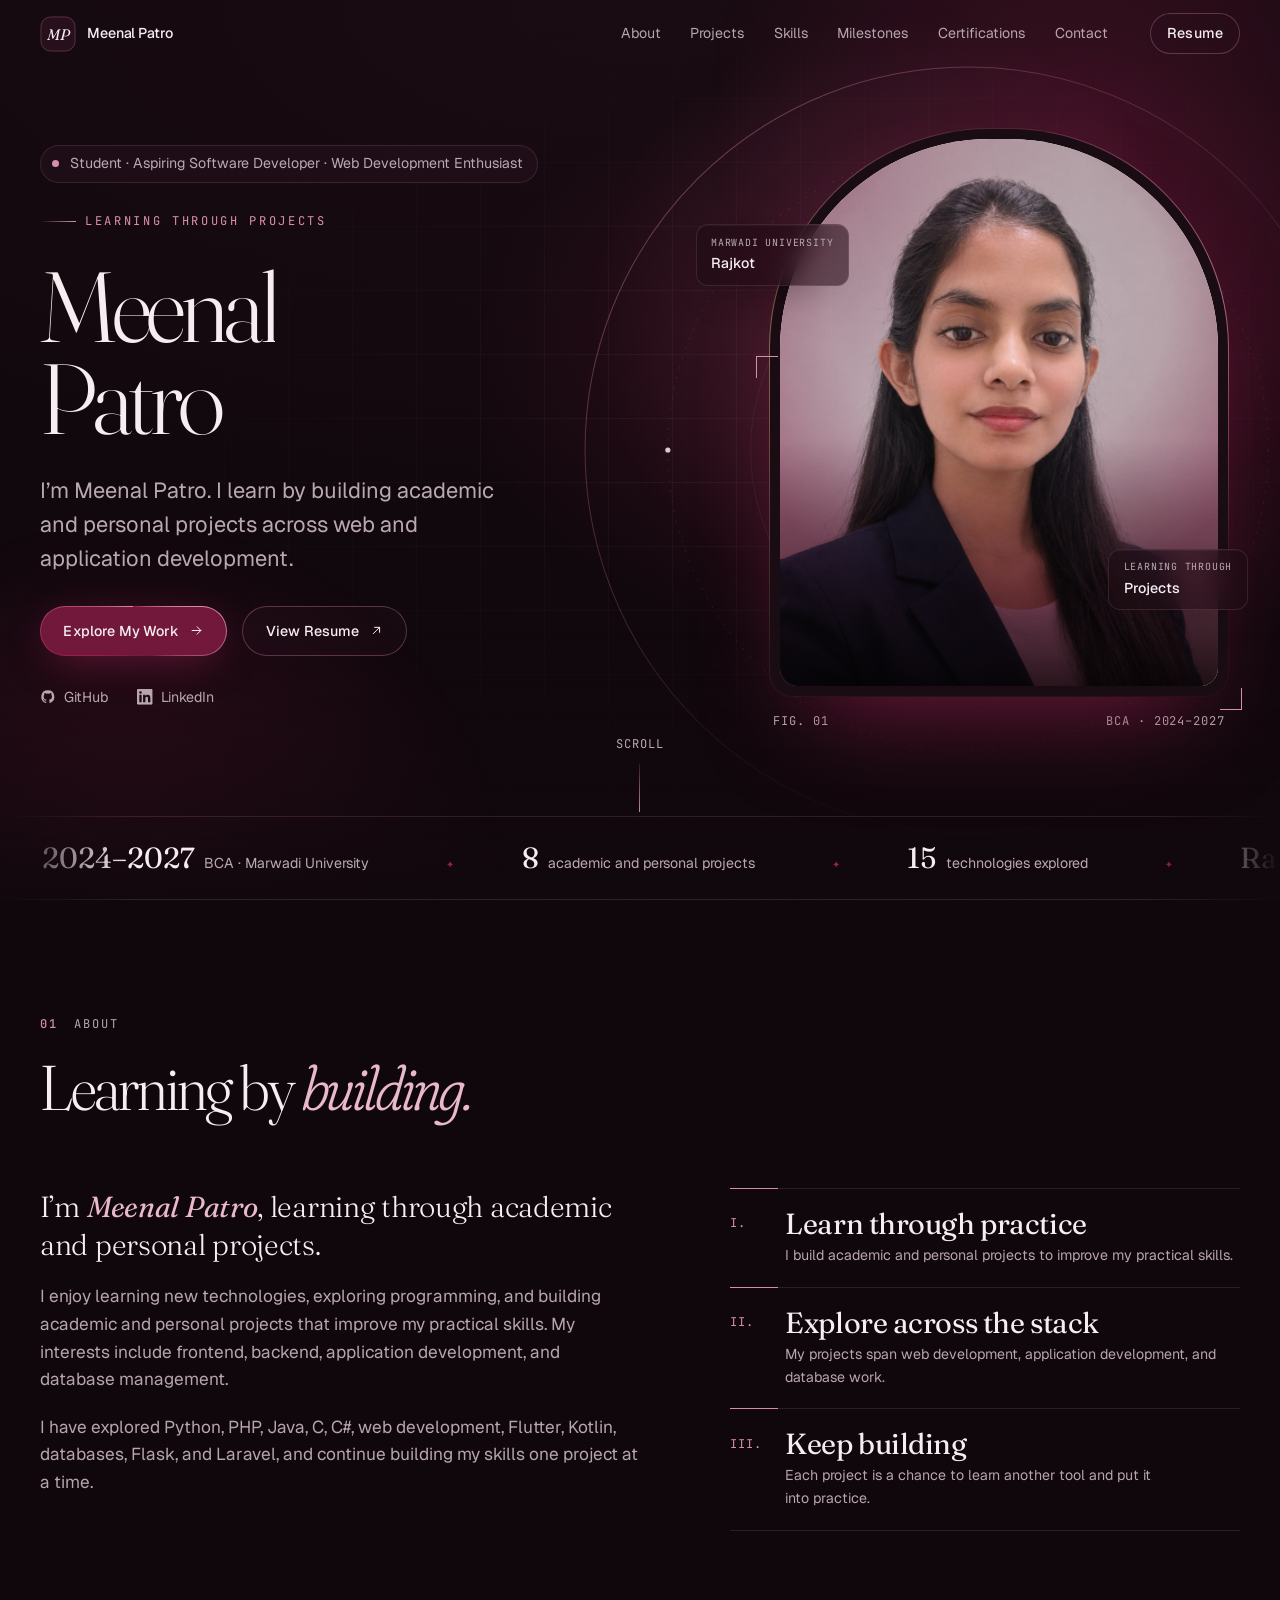
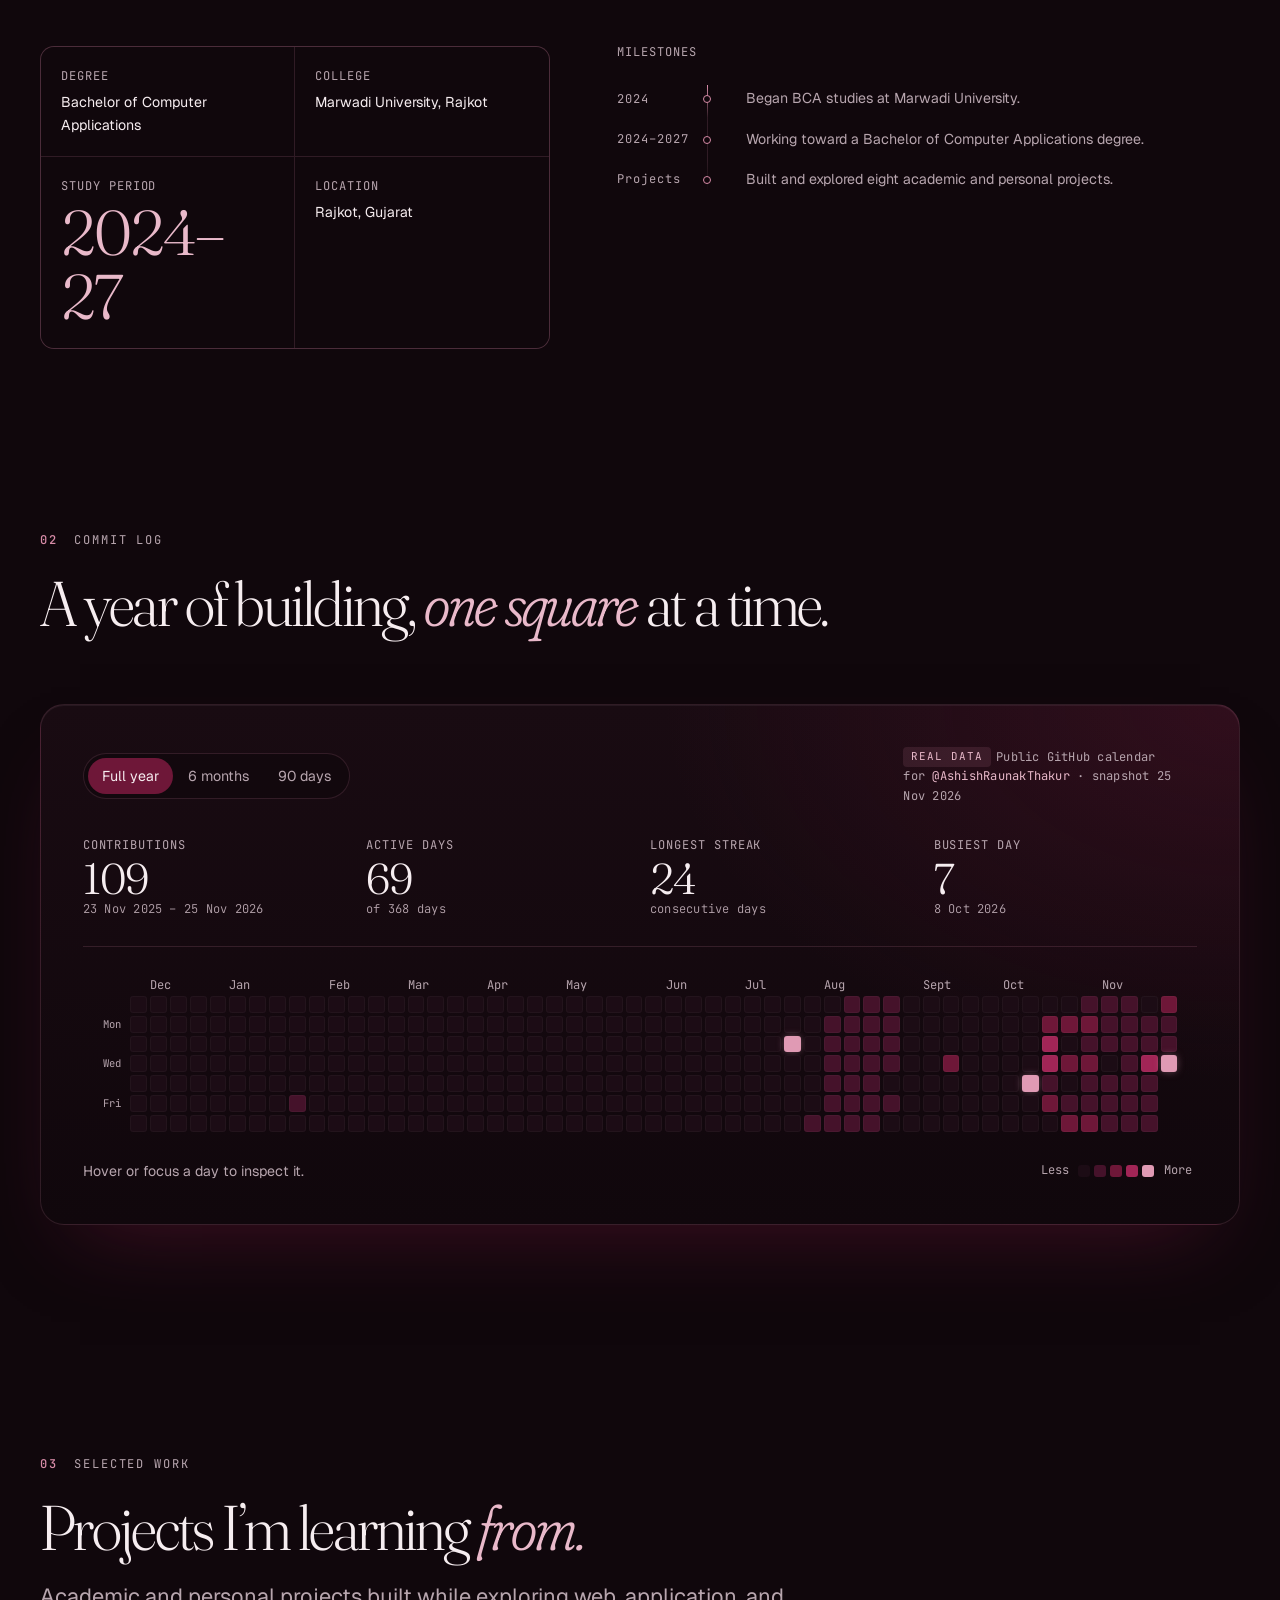
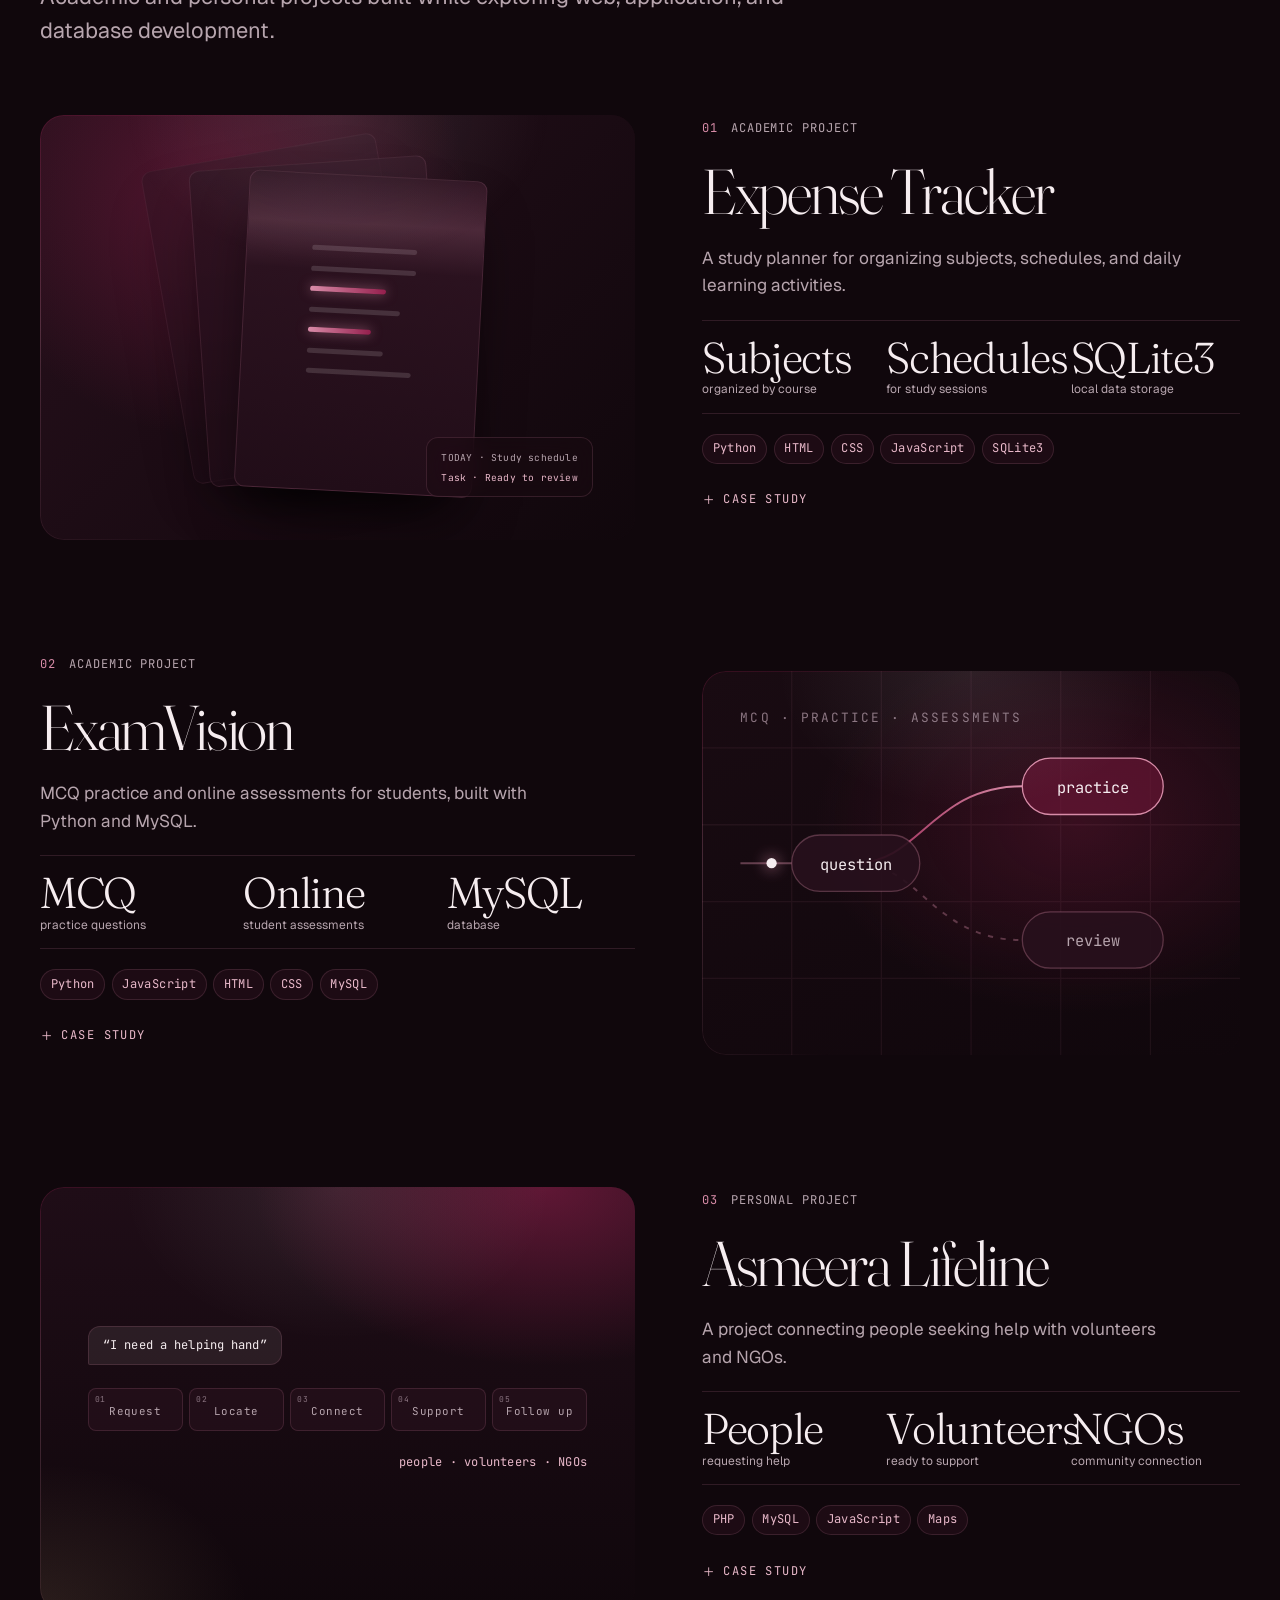
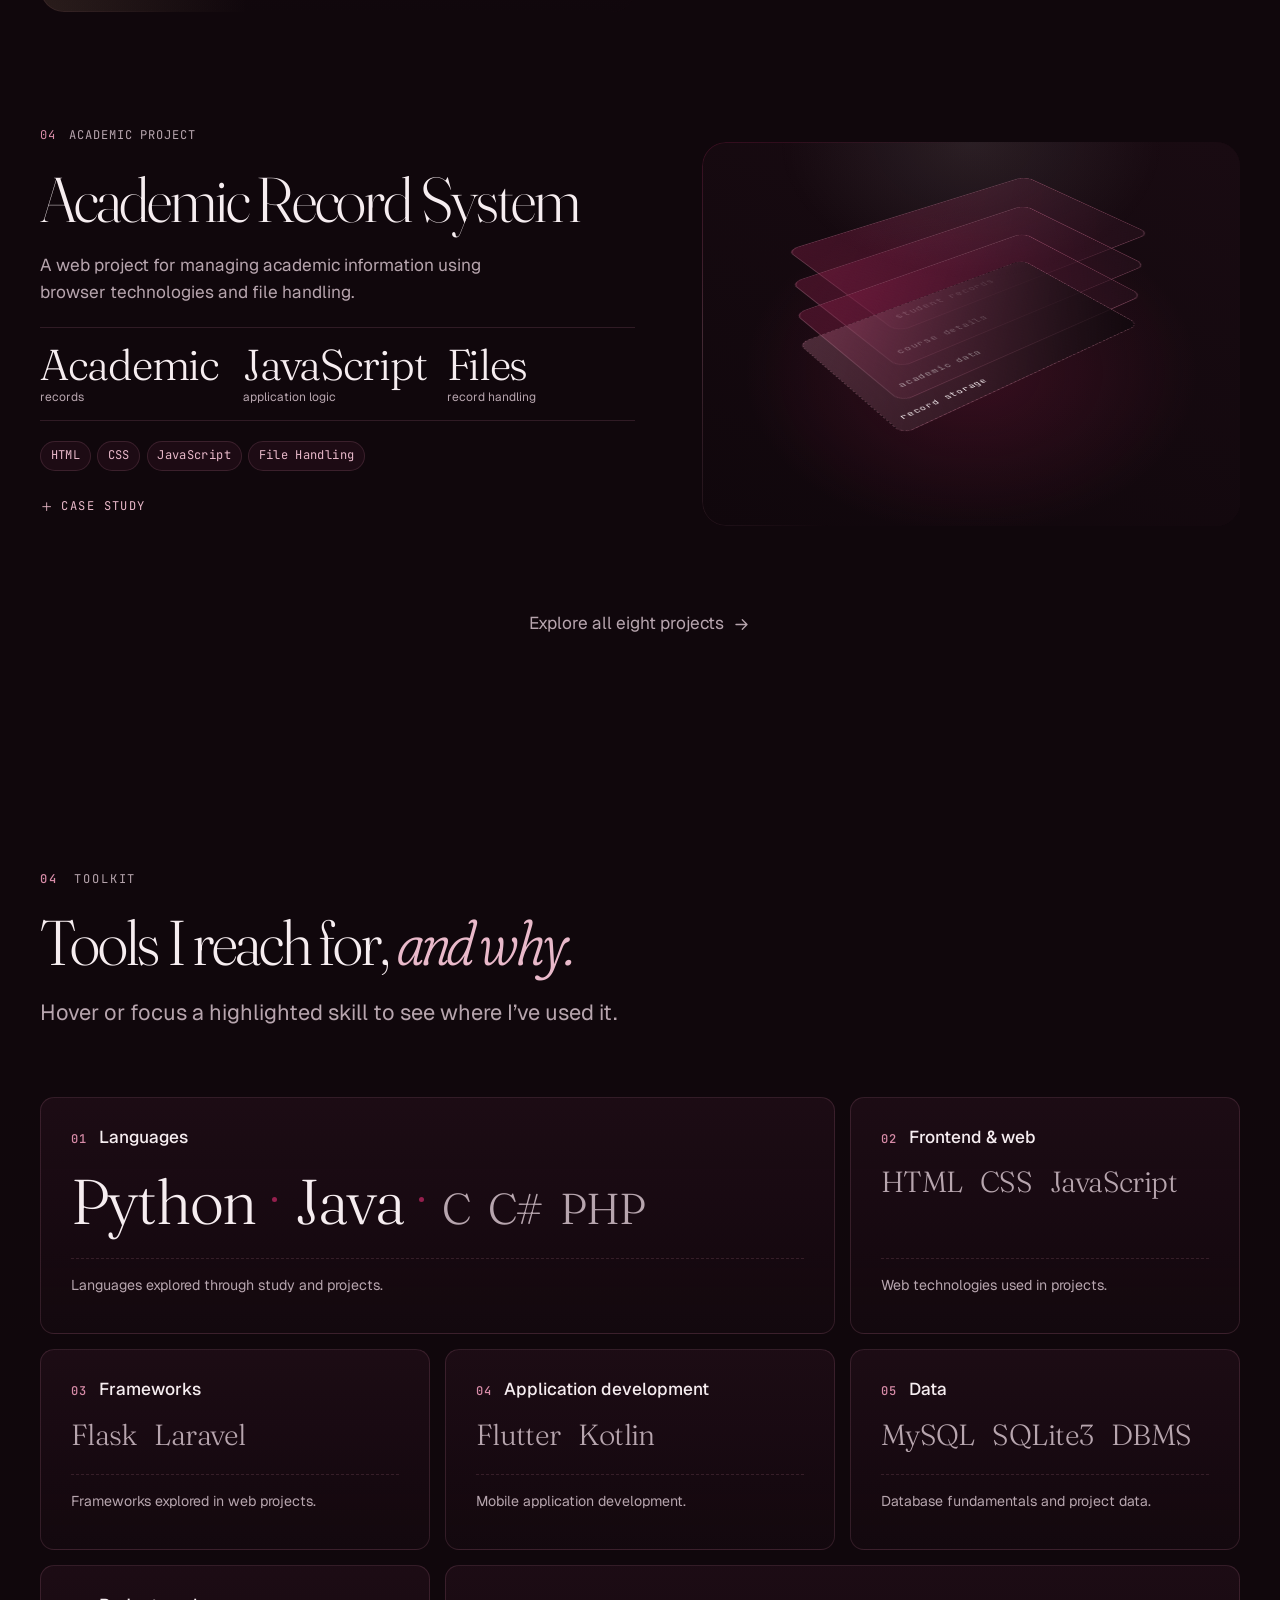
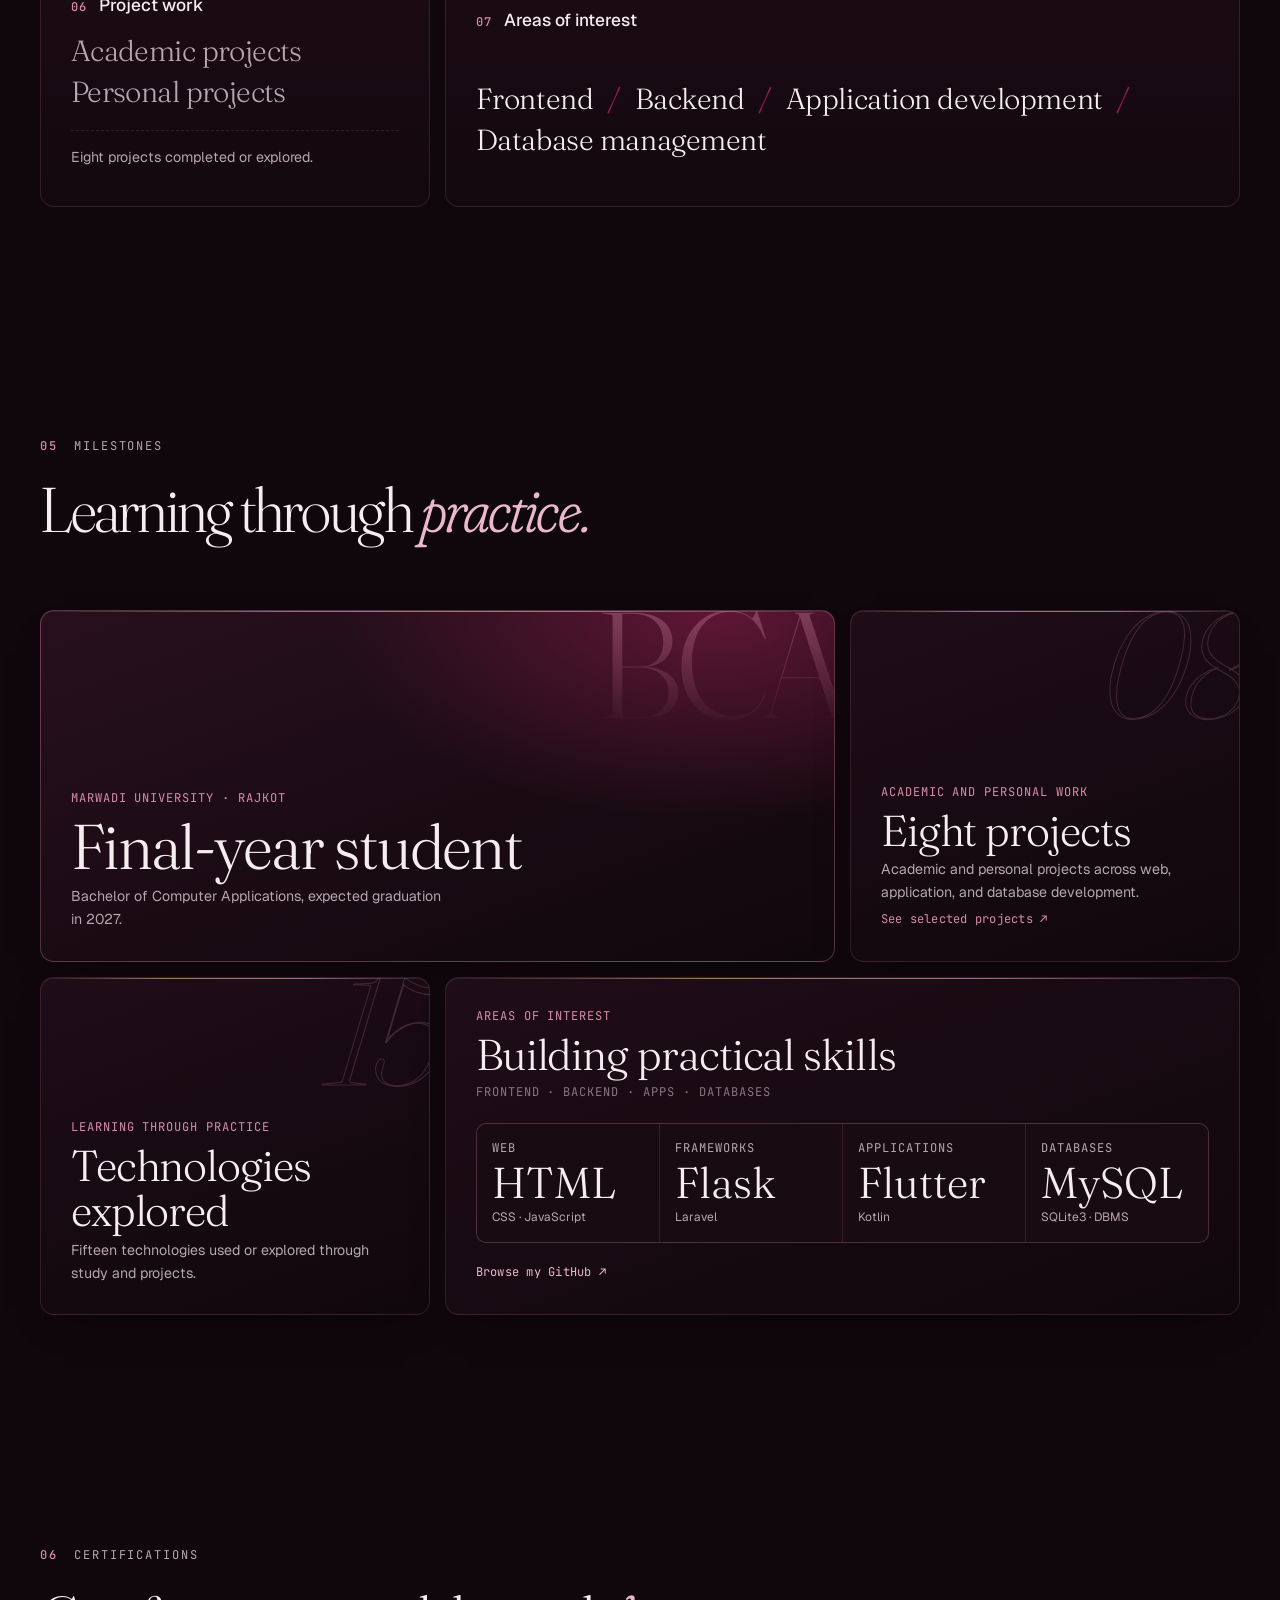
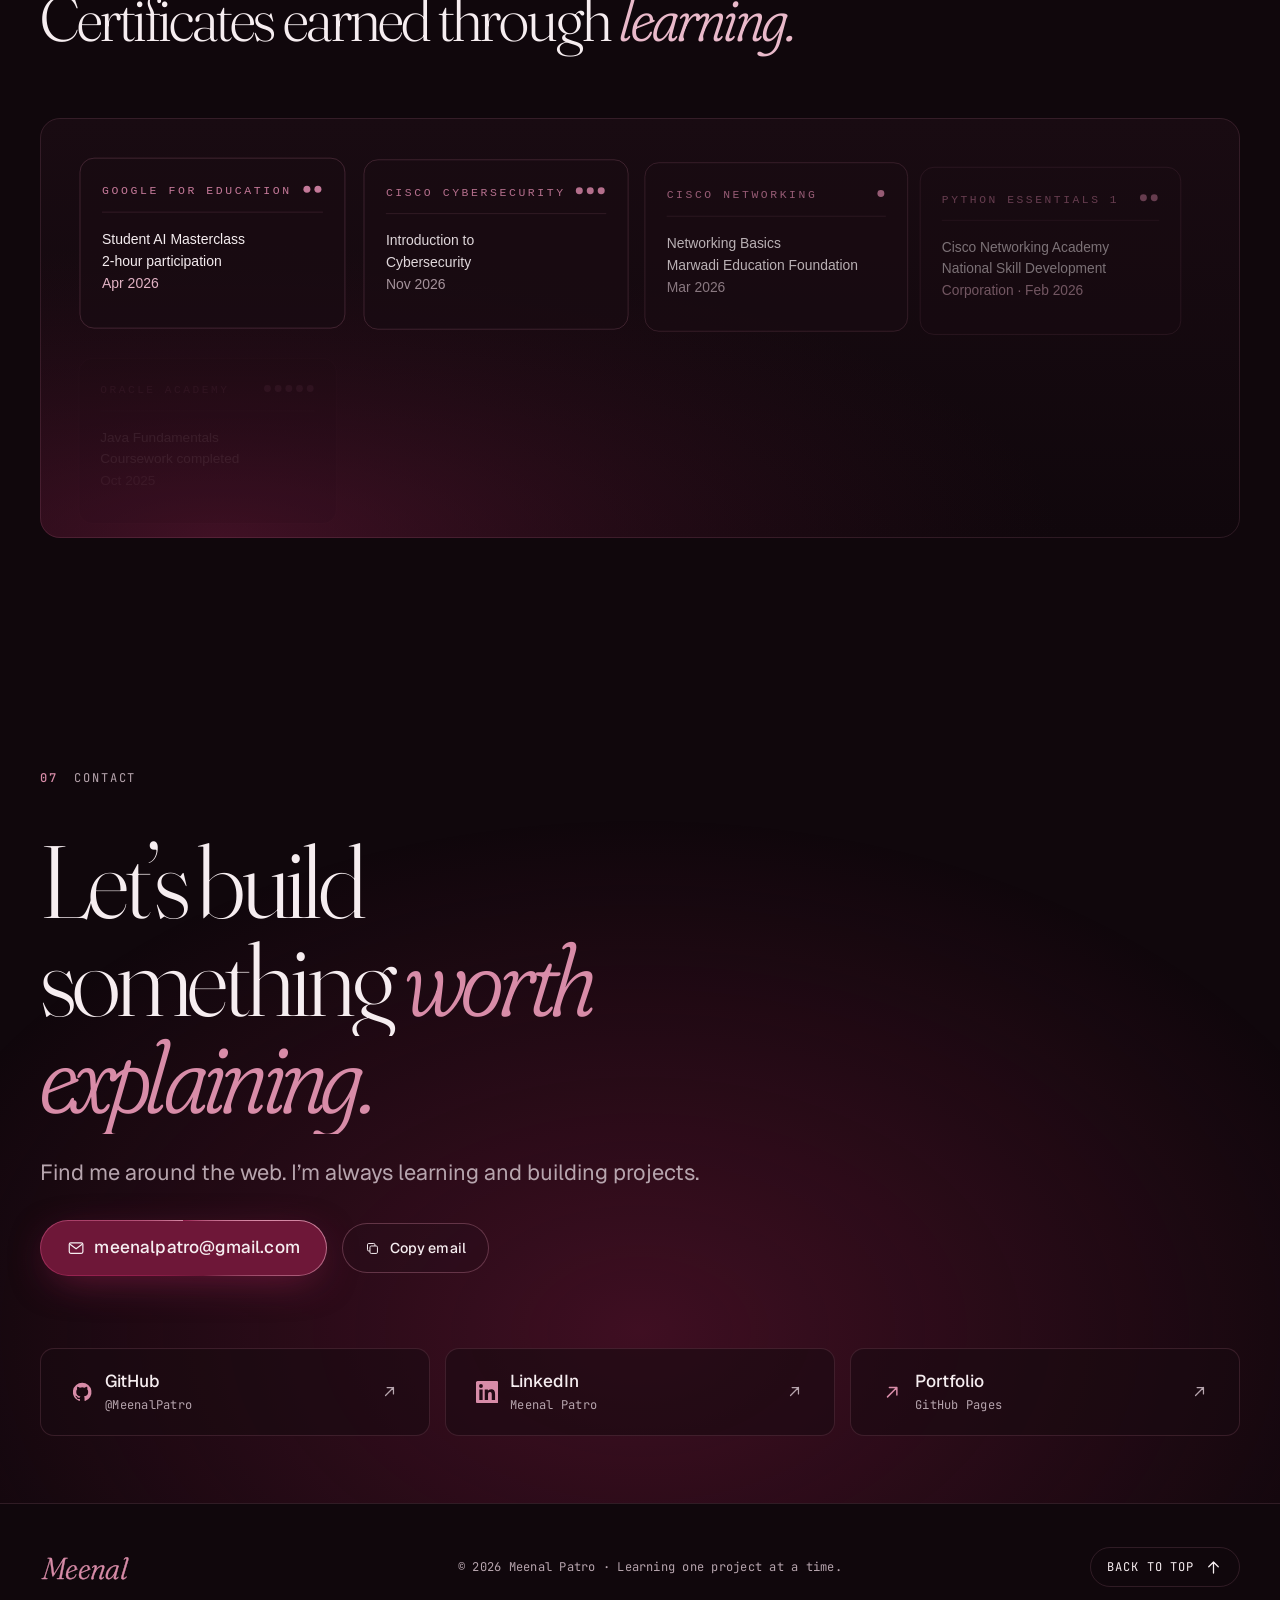
==== site/index.html @ 80b35286 "Add files via upload" ====
<!doctype html>
<html lang="en">
<head>
  <meta charset="utf-8">
  <meta name="viewport" content="width=device-width, initial-scale=1, viewport-fit=cover">
  <title>Meenal Patro — Student and Developer</title>
  <meta name="description" content="Meenal Patro — learning by building academic and personal projects.">
  <meta name="author" content="Meenal Patro">
  <meta name="theme-color" content="#10070C">
  <link rel="canonical" href="https://github.com/MeenalPatro">

  <meta property="og:type" content="profile">
  <meta property="og:site_name" content="Meenal Patro">
  <meta property="og:title" content="Meenal Patro — Student and Developer">
  <meta property="og:description" content="Learning through academic and personal projects.">
  <meta property="og:url" content="https://github.com/MeenalPatro">
  <meta property="og:image" content="assets/img/ashish-photo.jpg">
  <meta property="og:image:alt" content="Portrait of Meenal Patro">
  <meta name="twitter:card" content="summary_large_image">
  <meta name="twitter:title" content="Meenal Patro — Student and Developer">
  <meta name="twitter:description" content="Learning through academic and personal projects.">
  <meta name="twitter:image" content="assets/img/ashish-photo.jpg">

  <link rel="icon" href="favicon.svg" type="image/svg+xml">
  <link rel="preload" as="image" href="assets/img/ashish-photo.jpg" fetchpriority="high">

  <link rel="preconnect" href="https://fonts.googleapis.com">
  <link rel="preconnect" href="https://fonts.gstatic.com" crossorigin>
  <link rel="stylesheet" href="https://fonts.googleapis.com/css2?family=Fraunces:ital,opsz,wght,SOFT,WONK@0,9..144,200..700,0..100,0..1;1,9..144,200..700,0..100,0..1&family=Geist:wght@300..700&family=JetBrains+Mono:wght@400;500&display=swap">

  <link rel="stylesheet" href="assets/css/tokens.css">
  <link rel="stylesheet" href="assets/css/base.css">
  <link rel="stylesheet" href="assets/css/components.css">
  <link rel="stylesheet" href="assets/css/sections.css">

  <script type="module" src="assets/js/main.js"></script>

  <script type="application/ld+json">
  {
    "@context": "https://schema.org",
    "@type": "Person",
    "name": "Meenal Patro",
    "jobTitle": "BCA Student · Aspiring Software Developer",
    "email": "mailto:meenalpatro@gmail.com",
    "url": "https://github.com/MeenalPatro",
    "image": "assets/img/ashish-photo.jpg",
    "alumniOf": { "@type": "CollegeOrUniversity", "name": "Marwadi University" },
    "sameAs": [
      "https://github.com/MeenalPatro",
      "https://www.linkedin.com/in/meenal-patro-1b607032b/"
    ]
  }
  </script>
</head>
<body>
  <!-- Icon sprite -->
  <svg width="0" height="0" style="position:absolute" aria-hidden="true" focusable="false">
    <symbol id="i-arrow" viewBox="0 0 24 24"><path fill="none" stroke="currentColor" stroke-width="1.6" stroke-linecap="round" stroke-linejoin="round" d="M5 12h14M13 6l6 6-6 6"/></symbol>
    <symbol id="i-ext" viewBox="0 0 24 24"><path fill="none" stroke="currentColor" stroke-width="1.6" stroke-linecap="round" stroke-linejoin="round" d="M7 17 17 7M9 7h8v8"/></symbol>
    <symbol id="i-down" viewBox="0 0 24 24"><path fill="none" stroke="currentColor" stroke-width="1.6" stroke-linecap="round" stroke-linejoin="round" d="M12 5v14M6 13l6 6 6-6"/></symbol>
    <symbol id="i-up" viewBox="0 0 24 24"><path fill="none" stroke="currentColor" stroke-width="1.6" stroke-linecap="round" stroke-linejoin="round" d="M12 19V5M6 11l6-6 6 6"/></symbol>
    <symbol id="i-plus" viewBox="0 0 24 24"><path fill="none" stroke="currentColor" stroke-width="1.6" stroke-linecap="round" d="M12 5v14M5 12h14"/></symbol>
    <symbol id="i-mail" viewBox="0 0 24 24"><g fill="none" stroke="currentColor" stroke-width="1.6" stroke-linejoin="round"><rect x="3" y="5" width="18" height="14" rx="2"/><path d="m4 7 8 6 8-6"/></g></symbol>
    <symbol id="i-copy" viewBox="0 0 24 24"><g fill="none" stroke="currentColor" stroke-width="1.6" stroke-linejoin="round"><rect x="8" y="8" width="12" height="12" rx="2"/><path d="M16 8V6a2 2 0 0 0-2-2H6a2 2 0 0 0-2 2v8a2 2 0 0 0 2 2h2"/></g></symbol>
    <symbol id="i-check" viewBox="0 0 24 24"><path fill="none" stroke="currentColor" stroke-width="1.8" stroke-linecap="round" stroke-linejoin="round" d="m5 12.5 4.5 4.5L19 7.5"/></symbol>
    <symbol id="i-play" viewBox="0 0 24 24"><g fill="none" stroke="currentColor" stroke-width="1.6" stroke-linejoin="round"><circle cx="12" cy="12" r="9"/><path d="m10 8.5 5.5 3.5-5.5 3.5z"/></g></symbol>
    <symbol id="i-film" viewBox="0 0 24 24"><g fill="none" stroke="currentColor" stroke-width="1.6" stroke-linejoin="round"><rect x="3" y="4" width="18" height="16" rx="2"/><path d="M7 4v16M17 4v16M3 9h4M3 15h4M17 9h4M17 15h4"/></g></symbol>
    <symbol id="i-github" viewBox="0 0 24 24"><path fill="currentColor" d="M12 2a10 10 0 0 0-3.16 19.49c.5.09.68-.22.68-.48v-1.7c-2.78.6-3.37-1.34-3.37-1.34-.45-1.16-1.11-1.47-1.11-1.47-.91-.62.07-.61.07-.61 1 .07 1.53 1.03 1.53 1.03.89 1.53 2.34 1.09 2.91.83.09-.65.35-1.09.63-1.34-2.22-.25-4.55-1.11-4.55-4.94 0-1.09.39-1.98 1.03-2.68-.1-.25-.45-1.27.1-2.65 0 0 .84-.27 2.75 1.02a9.56 9.56 0 0 1 5 0c1.91-1.29 2.75-1.02 2.75-1.02.55 1.38.2 2.4.1 2.65.64.7 1.03 1.59 1.03 2.68 0 3.84-2.34 4.68-4.57 4.93.36.31.68.92.68 1.85v2.74c0 .27.18.58.69.48A10 10 0 0 0 12 2Z"/></symbol>
    <symbol id="i-linkedin" viewBox="0 0 24 24"><path fill="currentColor" d="M20.45 20.45h-3.56v-5.57c0-1.33-.02-3.04-1.85-3.04-1.86 0-2.14 1.45-2.14 2.94v5.67H9.35V9h3.41v1.56h.05c.48-.9 1.64-1.85 3.37-1.85 3.6 0 4.27 2.37 4.27 5.46v6.28ZM5.34 7.43a2.06 2.06 0 1 1 0-4.13 2.06 2.06 0 0 1 0 4.13ZM7.12 20.45H3.56V9h3.56v11.45ZM22.22 0H1.77C.79 0 0 .77 0 1.73v20.54C0 23.23.79 24 1.77 24h20.45c.98 0 1.78-.77 1.78-1.73V1.73C24 .77 23.2 0 22.22 0Z"/></symbol>
  </svg>

  <a class="skip-link" href="#main">Skip to content</a>

  <!-- Opening sequence: decorative, never blocks interaction -->
  <div class="intro" aria-hidden="true">
    <svg class="intro__mark" viewBox="0 0 120 120">
      <circle cx="60" cy="60" r="54" />
    <text x="60" y="74" text-anchor="middle">MP</text>
    </svg>
  </div>

  <div class="scroll-progress" aria-hidden="true"><span></span></div>

  <!-- ================================================================= NAV -->
  <header class="nav" data-nav>
    <div class="nav__inner container">
      <a class="nav__brand" href="#top" aria-label="Meenal Patro — back to top">
        <svg class="nav__mono" viewBox="0 0 40 40" aria-hidden="true">
          <rect x="1" y="1" width="38" height="38" rx="11" />
          <text x="20" y="26.5" text-anchor="middle">MP</text>
        </svg>
        <span class="nav__name">Meenal Patro</span>
      </a>

      <nav class="nav__links" aria-label="Primary">
        <ul role="list">
          <li><a href="#about" data-navlink>About</a></li>
          <li><a href="#projects" data-navlink>Projects</a></li>
          <li><a href="#skills" data-navlink>Skills</a></li>
          <li><a href="#achievements" data-navlink>Milestones</a></li>
          <li><a href="#certifications" data-navlink>Certifications</a></li>
          <li><a href="#contact" data-navlink>Contact</a></li>
        </ul>
      </nav>

      <a class="btn btn--ghost btn--small nav__cta" href="resume.html">Resume</a>

      <button class="nav__toggle" type="button" aria-expanded="false" aria-controls="mobile-menu" data-menu-toggle>
        <span class="visually-hidden">Open menu</span>
        <span class="nav__burger" aria-hidden="true"><i></i><i></i></span>
      </button>
    </div>

    <div class="mobile-menu" id="mobile-menu" data-menu hidden>
      <nav aria-label="Mobile">
        <ol role="list">
          <li style="--i:0"><a href="#about"><span class="mono">01</span>About</a></li>
          <li style="--i:1"><a href="#projects"><span class="mono">02</span>Projects</a></li>
          <li style="--i:2"><a href="#skills"><span class="mono">03</span>Skills</a></li>
          <li style="--i:3"><a href="#achievements"><span class="mono">04</span>Milestones</a></li>
          <li style="--i:4"><a href="#certifications"><span class="mono">05</span>Certifications</a></li>
          <li style="--i:5"><a href="#contact"><span class="mono">06</span>Contact</a></li>
        </ol>
      </nav>
      <div class="mobile-menu__foot">
        <a class="btn btn--primary" href="resume.html">View Resume</a>
          <a class="mono link-u" href="mailto:meenalpatro@gmail.com">meenalpatro@gmail.com</a>
      </div>
    </div>
  </header>

  <main id="main">
    <!-- ================================================================ HERO -->
    <section class="hero" id="top" aria-labelledby="hero-title" data-hero>
      <div class="hero__bg" aria-hidden="true">
        <div class="hero__field hero__field--a"></div>
        <div class="hero__field hero__field--b"></div>
        <div class="hero__grid"></div>
        <div class="hero__spot"></div>
        <svg class="hero__orbits" viewBox="0 0 800 800" fill="none">
          <defs>
            <linearGradient id="orb-g" x1="0" y1="0" x2="1" y2="1">
              <stop offset="0" stop-color="#D88CA8" stop-opacity=".55"/>
              <stop offset="1" stop-color="#6E1738" stop-opacity="0"/>
            </linearGradient>
          </defs>
          <g class="orbit orbit--1"><ellipse cx="400" cy="400" rx="370" ry="370" stroke="url(#orb-g)"/><circle cx="770" cy="400" r="3.5" fill="#D88CA8"/></g>
          <g class="orbit orbit--2"><ellipse cx="400" cy="400" rx="290" ry="290" stroke="rgba(216,140,168,.14)" stroke-dasharray="2 8"/><circle cx="110" cy="400" r="2.5" fill="#F6EDF0"/></g>
          <g class="orbit orbit--3"><ellipse cx="400" cy="400" rx="210" ry="210" stroke="rgba(216,140,168,.1)"/><circle cx="400" cy="190" r="2" fill="#D88CA8"/></g>
        </svg>
      </div>

      <div class="hero__inner container">
        <div class="hero__copy">
          <p class="hero__status" data-reveal style="--d:1">
            <span class="dot" aria-hidden="true"></span>
            Student · Aspiring Software Developer · Web Development Enthusiast
          </p>

          <p class="eyebrow" data-reveal style="--d:2">Learning through projects</p>

          <h1 class="hero__title" id="hero-title">
            <span class="line-mask"><span style="--d:0">Meenal</span></span>
            <span class="line-mask"><span style="--d:1">Patro</span></span>
          </h1>

          <p class="hero__lede" data-reveal style="--d:5">
            I’m Meenal Patro. I learn by
            building academic and personal projects across web and application development.
          </p>

          <div class="hero__ctas" data-reveal style="--d:6">
            <a class="btn btn--primary" href="#projects" data-magnetic>
              Explore My Work
              <svg class="arrow" aria-hidden="true"><use href="#i-arrow"/></svg>
            </a>
            <a class="btn btn--ghost" href="resume.html" data-magnetic>
              View Resume
              <svg aria-hidden="true"><use href="#i-ext"/></svg>
            </a>
          </div>

          <ul class="hero__social" role="list" data-reveal style="--d:7">
            <li><a class="link-u" href="https://github.com/MeenalPatro" target="_blank" rel="noopener"><svg class="icon" aria-hidden="true"><use href="#i-github"/></svg>GitHub</a></li>
            <li><a class="link-u" href="https://www.linkedin.com/in/meenal-patro-1b607032b/" target="_blank" rel="noopener"><svg class="icon" aria-hidden="true"><use href="#i-linkedin"/></svg>LinkedIn</a></li>
          </ul>
        </div>

        <figure class="portrait" data-tilt>
          <div class="portrait__frame">
            <div class="portrait__photo">
              <img
                src="assets/img/ashish-photo.jpg"
                srcset="assets/img/ashish-photo.jpg 1276w"
                sizes="(min-width: 960px) 460px, 80vw"
                width="1276" height="1233"
                alt="Portrait of Meenal Patro"
                fetchpriority="high" decoding="async">
            </div>
            <span class="portrait__corner portrait__corner--tl" aria-hidden="true"></span>
            <span class="portrait__corner portrait__corner--br" aria-hidden="true"></span>
          </div>
          <figcaption class="portrait__meta">
            <span class="mono">Fig. 01</span>
            <span class="mono">BCA · 2024–2027</span>
          </figcaption>
          <p class="portrait__chip portrait__chip--a glass" aria-hidden="true"><span class="mono">Marwadi University</span><b>Rajkot</b></p>
          <p class="portrait__chip portrait__chip--b glass" aria-hidden="true"><span class="mono">Learning through</span><b>Projects</b></p>
        </figure>
      </div>

      <a class="hero__scroll" href="#about" aria-label="Scroll to About">
        <span class="mono">Scroll</span>
        <span class="hero__scroll-line" aria-hidden="true"></span>
      </a>

      <div class="ticker" aria-label="Highlights">
        <ul role="list" class="ticker__track">
          <li><b>2024–2027</b> BCA · Marwadi University</li>
          <li><b>8</b> academic and personal projects</li>
          <li><b>15</b> technologies explored</li>
          <li><b>Rajkot</b> Gujarat, India</li>
        </ul>
      </div>
    </section>

    <!-- =============================================================== ABOUT -->
    <section class="section about" id="about" aria-labelledby="about-title">
      <div class="container">
        <header class="section-head">
          <p class="section-index" data-reveal><b>01</b> About</p>
          <h2 class="section-title" id="about-title" data-reveal style="--d:1">
            Learning by <em>building.</em>
          </h2>
        </header>

        <div class="about__grid">
          <div class="about__intro" data-reveal style="--d:1">
            <p class="about__lead">
              I’m <strong>Meenal Patro</strong>, learning through academic and personal projects.
            </p>
            <p>
              I enjoy learning new technologies, exploring programming, and building academic and
              personal projects that improve my practical skills. My interests include frontend,
              backend, application development, and database management.
            </p>
            <p>
              I have explored Python, PHP, Java, C, C#, web development, Flutter, Kotlin, databases,
              Flask, and Laravel, and continue building my skills one project at a time.
            </p>
          </div>

          <ol class="principles" role="list">
            <li class="principle" data-reveal style="--d:2">
              <span class="principle__n mono">i.</span>
              <h3>Learn through practice</h3>
              <p>I build academic and personal projects to improve my practical skills.</p>
            </li>
            <li class="principle" data-reveal style="--d:3">
              <span class="principle__n mono">ii.</span>
              <h3>Explore across the stack</h3>
              <p>My projects span web development, application development, and database work.</p>
            </li>
            <li class="principle" data-reveal style="--d:4">
              <span class="principle__n mono">iii.</span>
              <h3>Keep building</h3>
              <p>Each project is a chance to learn another tool and put it into practice.</p>
            </li>
          </ol>
        </div>

        <div class="about__lower">
          <dl class="facts" data-reveal>
            <div><dt class="mono">Degree</dt><dd>Bachelor of Computer Applications</dd></div>
            <div><dt class="mono">College</dt><dd>Marwadi University, Rajkot</dd></div>
            <div><dt class="mono">Study period</dt><dd><span class="facts__big">2024–27</span></dd></div>
            <div><dt class="mono">Location</dt><dd>Rajkot, Gujarat</dd></div>
          </dl>

          <div class="milestones" data-reveal style="--d:1">
            <h3 class="mono milestones__title">Milestones</h3>
            <ol class="milestones__list" role="list">
              <li><time class="mono">2024</time><p>Began BCA studies at Marwadi University.</p></li>
              <li><time class="mono">2024–2027</time><p>Working toward a Bachelor of Computer Applications degree.</p></li>
              <li><time class="mono">Projects</time><p>Built and explored eight academic and personal projects.</p></li>
            </ol>
          </div>
        </div>
      </div>
    </section>

    <!-- ============================================================ HEATMAP -->
    <section class="section activity" id="activity" aria-labelledby="activity-title">
      <div class="container">
        <header class="section-head">
          <p class="section-index" data-reveal><b>02</b> Commit log</p>
          <h2 class="section-title" id="activity-title" data-reveal style="--d:1">
            A year of building, <em>one square</em> at a time.
          </h2>
        </header>

        <div class="heatmap" data-heatmap data-reveal="fade">
          <div class="heatmap__top">
            <div class="heatmap__ranges" role="group" aria-label="Time range">
              <button type="button" data-range="all" aria-pressed="true">Full year</button>
              <button type="button" data-range="182" aria-pressed="false">6 months</button>
              <button type="button" data-range="90" aria-pressed="false">90 days</button>
            </div>
            <p class="heatmap__source mono" data-heatmap-source>Loading contribution data…</p>
          </div>

          <dl class="heatmap__stats" data-heatmap-stats aria-live="polite">
            <div><dt class="mono">Contributions</dt><dd data-stat="total">—</dd></div>
            <div><dt class="mono">Active days</dt><dd data-stat="active">—</dd></div>
            <div><dt class="mono">Longest streak</dt><dd data-stat="streak">—</dd></div>
            <div><dt class="mono">Busiest day</dt><dd data-stat="peak">—</dd></div>
          </dl>

          <div class="heatmap__scroller" data-heatmap-scroller>
            <div class="heatmap__board">
              <div class="heatmap__months" data-heatmap-months aria-hidden="true"></div>
              <div class="heatmap__days mono" aria-hidden="true"><span>Mon</span><span>Wed</span><span>Fri</span></div>
              <div class="heatmap__grid" data-heatmap-grid role="grid" aria-label="Daily GitHub contributions. Use arrow keys to move between days."></div>
            </div>
          </div>

          <div class="heatmap__foot">
            <p class="heatmap__readout" data-heatmap-readout aria-live="polite">Hover or focus a day to inspect it.</p>
            <div class="heatmap__legend" aria-label="Activity levels: none, low, medium, high, highest">
              <span class="mono">Less</span>
              <i data-l="0"></i><i data-l="1"></i><i data-l="2"></i><i data-l="3"></i><i data-l="4"></i>
              <span class="mono">More</span>
            </div>
          </div>

          <div class="heatmap__tip glass" data-heatmap-tip role="tooltip" hidden></div>
        </div>
      </div>
    </section>

    <!-- ============================================================ PROJECTS -->
    <section class="section projects" id="projects" aria-labelledby="projects-title">
      <div class="container">
        <header class="section-head">
          <p class="section-index" data-reveal><b>03</b> Selected work</p>
          <h2 class="section-title" id="projects-title" data-reveal style="--d:1">
            Projects I’m learning <em>from.</em>
          </h2>
          <p class="section-lede" data-reveal style="--d:2">
            Academic and personal projects built while exploring web, application, and database development.
          </p>
        </header>

        <div class="work">
          <!-- Expense Tracker -->
          <article class="case case--policy" data-reveal aria-labelledby="p1-title">
            <div class="case__visual" data-tilt aria-hidden="true">
              <div class="vis-policy">
                <div class="doc doc--3"></div>
                <div class="doc doc--2"></div>
                <div class="doc doc--1">
                  <i></i><i></i><i class="hl"></i><i></i><i class="hl hl--b"></i><i></i><i></i>
                  <span class="doc__scan"></span>
                </div>
                <div class="vis-policy__qa glass">
                  <span class="mono">TODAY · Study schedule</span>
                  <span class="mono a">Task · Ready to review</span>
                </div>
              </div>
            </div>
            <div class="case__body">
              <p class="case__kicker mono"><span>01</span> Academic project</p>
              <h3 class="case__title" id="p1-title">Expense Tracker</h3>
              <p class="case__problem">A study planner for organizing subjects, schedules, and daily learning activities.</p>
              <ul class="case__metrics" role="list">
                <li><b>Subjects</b><span>organized by course</span></li>
                <li><b>Schedules</b><span>for study sessions</span></li>
                <li><b>SQLite3</b><span>local data storage</span></li>
              </ul>
              <ul class="tags" role="list"><li class="tag">Python</li><li class="tag">HTML</li><li class="tag">CSS</li><li class="tag">JavaScript</li><li class="tag">SQLite3</li></ul>
              <button class="case__toggle" type="button" aria-expanded="false" aria-controls="p1-more">
                <svg class="icon" aria-hidden="true"><use href="#i-plus"/></svg> Case study
              </button>
              <div class="case__more" id="p1-more" data-collapsible>
                <div>
                  <h4 class="mono">Project overview</h4>
                  <ul>
                    <li>Organizes subjects and study schedules.</li>
                    <li>Supports daily learning activities.</li>
                  </ul>
                </div>
              </div>
            </div>
          </article>

          <!-- ExamVision -->
          <article class="case case--pay case--flip" data-reveal aria-labelledby="p2-title">
            <div class="case__visual" data-tilt aria-hidden="true">
              <svg class="vis-pay" viewBox="0 0 420 300">
                <defs>
                  <linearGradient id="pay-edge" x1="0" x2="1"><stop offset="0" stop-color="#941F4D"/><stop offset="1" stop-color="#D88CA8"/></linearGradient>
                </defs>
                <g class="vis-pay__grid" stroke="rgba(216,140,168,.07)">
                  <path d="M0 60h420M0 120h420M0 180h420M0 240h420M70 0v300M140 0v300M210 0v300M280 0v300M350 0v300"/>
                </g>
                <path class="vis-pay__edge" d="M120 150 C 170 150, 180 90, 250 90" stroke="url(#pay-edge)"/>
                <path class="vis-pay__edge vis-pay__edge--b" d="M120 150 C 170 150, 180 210, 250 210" stroke="rgba(216,140,168,.35)"/>
                <path class="vis-pay__edge" d="M30 150 H 70" stroke="rgba(216,140,168,.4)"/>
                <g class="vis-pay__node"><rect x="70" y="128" width="100" height="44" rx="22"/><text x="120" y="155">question</text></g>
                <g class="vis-pay__node is-ok"><rect x="250" y="68" width="110" height="44" rx="22"/><text x="305" y="95">practice</text></g>
                <g class="vis-pay__node is-fail"><rect x="250" y="188" width="110" height="44" rx="22"/><text x="305" y="215">review</text></g>
                <circle class="vis-pay__pulse" r="4" fill="#F6EDF0"><animateMotion dur="3.2s" repeatCount="indefinite" path="M30 150 H 120 C 170 150, 180 90, 250 90 H 305"/></circle>
                <text class="vis-pay__label" x="30" y="40">MCQ · PRACTICE · ASSESSMENTS</text>
              </svg>
            </div>
            <div class="case__body">
              <p class="case__kicker mono"><span>02</span> Academic project</p>
              <h3 class="case__title" id="p2-title">ExamVision</h3>
              <p class="case__problem">MCQ practice and online assessments for students, built with Python and MySQL.</p>
              <ul class="case__metrics" role="list">
                <li><b>MCQ</b><span>practice questions</span></li>
                <li><b>Online</b><span>student assessments</span></li>
                <li><b>MySQL</b><span>database</span></li>
              </ul>
              <ul class="tags" role="list"><li class="tag">Python</li><li class="tag">JavaScript</li><li class="tag">HTML</li><li class="tag">CSS</li><li class="tag">MySQL</li></ul>
              <button class="case__toggle" type="button" aria-expanded="false" aria-controls="p2-more">
                <svg class="icon" aria-hidden="true"><use href="#i-plus"/></svg> Case study
              </button>
              <div class="case__more" id="p2-more" data-collapsible>
                <div>
                  <h4 class="mono">Project overview</h4>
                  <ul>
                    <li>Provides MCQ practice for students.</li>
                    <li>Supports online assessments.</li>
                  </ul>
                </div>
              </div>
            </div>
          </article>

          <!-- Asmeera Lifeline -->
          <article class="case case--star" data-reveal aria-labelledby="p3-title">
            <div class="case__visual" data-tilt aria-hidden="true">
              <div class="vis-star">
                <p class="vis-star__prompt mono">“I need a helping hand”</p>
                <ol class="vis-star__pipe">
                  <li style="--i:0">Request</li>
                  <li style="--i:1">Locate</li>
                  <li style="--i:2">Connect</li>
                  <li style="--i:3">Support</li>
                  <li style="--i:4">Follow up</li>
                </ol>
                <p class="vis-star__out mono">people · volunteers · NGOs</p>
              </div>
            </div>
            <div class="case__body">
              <p class="case__kicker mono"><span>03</span> Personal project</p>
              <h3 class="case__title" id="p3-title">Asmeera Lifeline</h3>
              <p class="case__problem">A project connecting people seeking help with volunteers and NGOs.</p>
              <ul class="case__metrics" role="list">
                <li><b>People</b><span>requesting help</span></li>
                <li><b>Volunteers</b><span>ready to support</span></li>
                <li><b>NGOs</b><span>community connection</span></li>
              </ul>
              <ul class="tags" role="list"><li class="tag">PHP</li><li class="tag">MySQL</li><li class="tag">JavaScript</li><li class="tag">Maps</li></ul>
              <button class="case__toggle" type="button" aria-expanded="false" aria-controls="p3-more">
                <svg class="icon" aria-hidden="true"><use href="#i-plus"/></svg> Case study
              </button>
              <div class="case__more" id="p3-more" data-collapsible>
                <div>
                  <h4 class="mono">Project overview</h4>
                  <ul>
                    <li>Connects people seeking help with volunteers and NGOs.</li>
                    <li>Includes map-related functionality.</li>
                  </ul>
                </div>
              </div>
            </div>
          </article>

          <!-- Academic Record System -->
          <article class="case case--saas case--flip" data-reveal aria-labelledby="p4-title">
            <div class="case__visual" data-tilt aria-hidden="true">
              <div class="vis-saas">
                <div class="plane" style="--z:3"><span class="mono">student records</span></div>
                <div class="plane" style="--z:2"><span class="mono">course details</span></div>
                <div class="plane" style="--z:1"><span class="mono">academic data</span></div>
                <div class="plane plane--db" style="--z:0"><span class="mono">record storage</span></div>
              </div>
            </div>
            <div class="case__body">
              <p class="case__kicker mono"><span>04</span> Academic project</p>
              <h3 class="case__title" id="p4-title">Academic Record System</h3>
              <p class="case__problem">A web project for managing academic information using browser technologies and file handling.</p>
              <ul class="case__metrics" role="list">
                <li><b>Academic</b><span>records</span></li>
                <li><b>JavaScript</b><span>application logic</span></li>
                <li><b>Files</b><span>record handling</span></li>
              </ul>
              <ul class="tags" role="list"><li class="tag">HTML</li><li class="tag">CSS</li><li class="tag">JavaScript</li><li class="tag">File Handling</li></ul>
              <button class="case__toggle" type="button" aria-expanded="false" aria-controls="p4-more">
                <svg class="icon" aria-hidden="true"><use href="#i-plus"/></svg> Case study
              </button>
              <div class="case__more" id="p4-more" data-collapsible>
                <div>
                  <h4 class="mono">Project overview</h4>
                  <ul>
                    <li>Manages academic information.</li>
                    <li>Uses web technologies and file handling.</li>
                  </ul>
                </div>
              </div>
            </div>
          </article>
        </div>

        <p class="work__more" data-reveal>
          <a class="link-u" href="https://github.com/MeenalPatro" target="_blank" rel="noopener">Explore all eight projects <svg class="icon" aria-hidden="true"><use href="#i-arrow"/></svg></a>
        </p>
      </div>
    </section>

    <!-- ============================================================== SKILLS -->
    <section class="section skills" id="skills" aria-labelledby="skills-title">
      <div class="container">
        <header class="section-head">
          <p class="section-index" data-reveal><b>04</b> Toolkit</p>
          <h2 class="section-title" id="skills-title" data-reveal style="--d:1">
            Tools I reach for, <em>and why.</em>
          </h2>
          <p class="section-lede" data-reveal style="--d:2">Hover or focus a highlighted skill to see where I’ve used it.</p>
        </header>

        <div class="bento">
          <section class="panel panel--wide" data-reveal aria-labelledby="sk-lang">
            <h3 class="panel__title" id="sk-lang"><span class="mono">01</span> Languages</h3>
            <ul class="skillset" role="list">
              <li><button type="button" class="skill skill--xl" data-note="Explored across academic and personal projects.">Python</button></li>
              <li><button type="button" class="skill skill--xl" data-note="Explored through programming coursework.">Java</button></li>
              <li><span class="skill skill--lg">C</span></li>
              <li><span class="skill skill--lg">C#</span></li>
              <li><span class="skill skill--lg">PHP</span></li>
            </ul>
            <p class="panel__note" aria-live="polite">Languages explored through study and projects.</p>
          </section>

          <section class="panel" data-reveal style="--d:1" aria-labelledby="sk-ai">
            <h3 class="panel__title" id="sk-ai"><span class="mono">02</span> Frontend &amp; web</h3>
            <ul class="skillset" role="list">
              <li><span class="skill">HTML</span></li>
              <li><span class="skill">CSS</span></li>
              <li><span class="skill">JavaScript</span></li>
            </ul>
            <p class="panel__note" aria-live="polite">Web technologies used in projects.</p>
          </section>

          <section class="panel" data-reveal style="--d:2" aria-labelledby="sk-fe">
            <h3 class="panel__title" id="sk-fe"><span class="mono">03</span> Frameworks</h3>
            <ul class="skillset" role="list">
              <li><span class="skill">Flask</span></li>
              <li><span class="skill">Laravel</span></li>
            </ul>
            <p class="panel__note" aria-live="polite">Frameworks explored in web projects.</p>
          </section>

          <section class="panel" data-reveal style="--d:1" aria-labelledby="sk-be">
            <h3 class="panel__title" id="sk-be"><span class="mono">04</span> Application development</h3>
            <ul class="skillset" role="list">
              <li><span class="skill">Flutter</span></li>
              <li><span class="skill">Kotlin</span></li>
            </ul>
            <p class="panel__note" aria-live="polite">Mobile application development.</p>
          </section>

          <section class="panel" data-reveal style="--d:2" aria-labelledby="sk-db">
            <h3 class="panel__title" id="sk-db"><span class="mono">05</span> Data</h3>
            <ul class="skillset" role="list">
              <li><span class="skill">MySQL</span></li>
              <li><span class="skill">SQLite3</span></li>
              <li><span class="skill">DBMS</span></li>
            </ul>
            <p class="panel__note" aria-live="polite">Database fundamentals and project data.</p>
          </section>

          <section class="panel" data-reveal style="--d:3" aria-labelledby="sk-ops">
            <h3 class="panel__title" id="sk-ops"><span class="mono">06</span> Project work</h3>
            <ul class="skillset" role="list">
              <li><span class="skill">Academic projects</span></li>
              <li><span class="skill">Personal projects</span></li>
            </ul>
            <p class="panel__note" aria-live="polite">Eight projects completed or explored.</p>
          </section>

          <section class="panel panel--wide panel--fund" data-reveal aria-labelledby="sk-cs">
            <h3 class="panel__title" id="sk-cs"><span class="mono">07</span> Areas of interest</h3>
            <p class="fund">Frontend <i>/</i> Backend <i>/</i> Application development <i>/</i> Database management</p>
          </section>
        </div>
      </div>
    </section>

    <!-- ======================================================== ACHIEVEMENTS -->
    <section class="section honors" id="achievements" aria-labelledby="honors-title">
      <div class="container">
        <header class="section-head">
          <p class="section-index" data-reveal><b>05</b> Milestones</p>
          <h2 class="section-title" id="honors-title" data-reveal style="--d:1">
            Learning through <em>practice.</em>
          </h2>
        </header>

        <div class="wall">
          <article class="honor honor--hero" data-reveal>
            <p class="honor__label" aria-hidden="true">BCA</p>
            <div class="honor__body">
              <p class="mono">Marwadi University · Rajkot</p>
              <h3>Final-year student</h3>
              <p>Bachelor of Computer Applications, expected graduation in 2027.</p>
            </div>
          </article>

          <article class="honor honor--tall" data-reveal style="--d:1">
            <p class="honor__label" aria-hidden="true">08</p>
            <div class="honor__body">
              <p class="mono">Academic and personal work</p>
              <h3>Eight projects</h3>
              <p>Academic and personal projects across web, application, and database development.</p>
              <a class="link-u mono" href="#projects">See selected projects ↗</a>
            </div>
          </article>

          <article class="honor" data-reveal style="--d:2">
            <p class="honor__label" aria-hidden="true">15</p>
            <div class="honor__body">
              <p class="mono">Learning through practice</p>
              <h3>Technologies explored</h3>
              <p>Fifteen technologies used or explored through study and projects.</p>
            </div>
          </article>

          <article class="honor honor--code" data-reveal style="--d:1">
            <div class="honor__body">
              <p class="mono">Areas of interest</p>
              <h3>Building practical skills</h3>
              <p class="honor__fine mono">Frontend · Backend · Apps · Databases</p>
            </div>
            <ul class="scores" role="list">
              <li><span class="mono">Web</span><b>HTML</b><small>CSS · JavaScript</small></li>
              <li><span class="mono">Frameworks</span><b>Flask</b><small>Laravel</small></li>
              <li><span class="mono">Applications</span><b>Flutter</b><small>Kotlin</small></li>
              <li><span class="mono">Databases</span><b>MySQL</b><small>SQLite3 · DBMS</small></li>
            </ul>
            <p class="honor__links">
              <a class="link-u mono" href="https://github.com/MeenalPatro" target="_blank" rel="noopener">Browse my GitHub ↗</a>
            </p>
          </article>
        </div>
      </div>
    </section>

    <!-- ====================================================== CERTIFICATIONS -->
    <section class="section path" id="certifications" aria-labelledby="certifications-title">
      <div class="container">
        <header class="section-head">
          <p class="section-index" data-reveal><b>06</b> Certifications</p>
          <h2 class="section-title" id="certifications-title" data-reveal style="--d:1">
            Certificates earned through <em>learning.</em>
          </h2>
        </header>

        <figure class="certifications-card" data-reveal style="margin:0">
          <img src="assets/img/certifications.svg" width="1200" height="420" loading="lazy"
               alt="Eight selected certificates: Google for Education AI Masterclass, Cisco cybersecurity and networking, Python Essentials 1, Oracle Java Fundamentals, DBMS, C# .NET, and Software Engineering Fundamentals.">
        </figure>
      </div>
    </section>

    <!-- ============================================================= CONTACT -->
    <section class="section contact" id="contact" aria-labelledby="contact-title">
      <div class="contact__glow" aria-hidden="true"></div>
      <div class="container">
        <p class="section-index" data-reveal><b>07</b> Contact</p>
        <h2 class="contact__title" id="contact-title">
          <span class="line-mask"><span style="--d:0">Let’s build</span></span>
          <span class="line-mask"><span style="--d:1">something <em>worth</em></span></span>
          <span class="line-mask"><span style="--d:2"><em>explaining.</em></span></span>
        </h2>
        <p class="contact__lede" data-reveal style="--d:3">Find me around the web. I’m always learning and building projects.</p>

        <div class="contact__mail" data-reveal style="--d:4">
          <a class="btn btn--primary contact__email" href="mailto:meenalpatro@gmail.com" data-magnetic>
            <svg aria-hidden="true"><use href="#i-mail"/></svg>
            meenalpatro@gmail.com
          </a>
          <button class="btn btn--ghost" type="button" data-copy="meenalpatro@gmail.com" data-magnetic>
            <svg aria-hidden="true" data-copy-icon><use href="#i-copy"/></svg>
            <span data-copy-label>Copy email</span>
          </button>
          <span class="visually-hidden" role="status" data-copy-status></span>
        </div>

        <ul class="contact__links" role="list" data-reveal style="--d:5">
          <li><a href="https://github.com/MeenalPatro" target="_blank" rel="noopener"><svg class="icon" aria-hidden="true"><use href="#i-github"/></svg><span>GitHub</span><small class="mono">@MeenalPatro</small><svg class="icon contact__arr" aria-hidden="true"><use href="#i-ext"/></svg></a></li>
          <li><a href="https://www.linkedin.com/in/meenal-patro-1b607032b/" target="_blank" rel="noopener"><svg class="icon" aria-hidden="true"><use href="#i-linkedin"/></svg><span>LinkedIn</span><small class="mono">Meenal Patro</small><svg class="icon contact__arr" aria-hidden="true"><use href="#i-ext"/></svg></a></li>
          <li><a href="https://github.com/MeenalPatro" target="_blank" rel="noopener"><svg class="icon" aria-hidden="true"><use href="#i-ext"/></svg><span>Portfolio</span><small class="mono">GitHub Pages</small><svg class="icon contact__arr" aria-hidden="true"><use href="#i-ext"/></svg></a></li>
          
        </ul>
      </div>
    </section>
  </main>

  <!-- ============================================================== FOOTER -->
  <footer class="footer">
    <div class="container footer__inner">
      <svg class="signature" viewBox="0 0 360 90" role="img" aria-label="Meenal Patro">
        <text x="4" y="70">Meenal</text>
      </svg>
      <p class="mono">© <span data-year>2026</span> Meenal Patro · Learning one project at a time.</p>
      <a class="footer__top" href="#top">
        <span class="mono">Back to top</span>
        <svg class="icon" aria-hidden="true"><use href="#i-up"/></svg>
      </a>
    </div>
  </footer>
</body>
</html>
---- site/assets/css/tokens.css ----
/* ==========================================================================
   Design tokens — "Burgundy After Dark"
   ========================================================================== */

@property --angle {
  syntax: "<angle>";
  inherits: false;
  initial-value: 0deg;
}

:root {
  color-scheme: dark;

  /* Palette */
  --ink-950: #10070c;
  --ink-900: #190b12;
  --ink-850: #1f0d17;
  --ink-800: #27101c;
  --wine-700: #6e1738;
  --wine-600: #941f4d;
  --rose-300: #d88ca8;
  --rose-200: #e9b9ca;
  --ivory: #f6edf0;
  --muted: #b7a5ae;
  --faint: #8a7480;
  --line: rgba(216, 140, 168, 0.16);
  --line-strong: rgba(216, 140, 168, 0.32);
  --brass: #c9a27a;

  /* Semantic */
  --bg: var(--ink-950);
  --bg-2: var(--ink-900);
  --surface: var(--ink-800);
  --text: var(--ivory);
  --text-muted: var(--muted);
  --accent: var(--rose-300);
  --accent-strong: var(--wine-600);
  --focus: var(--rose-200);

  /* Heatmap scale (near-black → wine → rose) */
  --heat-0: #1c0c15;
  --heat-1: #45122a;
  --heat-2: #6e1738;
  --heat-3: #a12556;
  --heat-4: #e09ab4;

  /* Typography */
  --font-display: "Fraunces", "Iowan Old Style", "Palatino Linotype", Georgia, serif;
  --font-sans: "Geist", "Inter", ui-sans-serif, system-ui, -apple-system, "Segoe UI", sans-serif;
  --font-mono: "JetBrains Mono", ui-monospace, "SF Mono", Menlo, Consolas, monospace;

  --step--2: clamp(0.69rem, 0.66rem + 0.12vw, 0.76rem);
  --step--1: clamp(0.8rem, 0.77rem + 0.16vw, 0.89rem);
  --step-0: clamp(0.97rem, 0.93rem + 0.2vw, 1.08rem);
  --step-1: clamp(1.15rem, 1.08rem + 0.36vw, 1.38rem);
  --step-2: clamp(1.4rem, 1.26rem + 0.7vw, 1.85rem);
  --step-3: clamp(1.8rem, 1.5rem + 1.5vw, 2.8rem);
  --step-4: clamp(2.3rem, 1.75rem + 2.75vw, 4.2rem);
  --step-5: clamp(3rem, 1.9rem + 5.4vw, 7.4rem);

  /* Spacing */
  --space-2xs: clamp(0.25rem, 0.23rem + 0.1vw, 0.31rem);
  --space-xs: clamp(0.5rem, 0.46rem + 0.2vw, 0.63rem);
  --space-s: clamp(0.75rem, 0.7rem + 0.3vw, 0.94rem);
  --space-m: clamp(1rem, 0.92rem + 0.4vw, 1.25rem);
  --space-l: clamp(1.5rem, 1.38rem + 0.6vw, 1.88rem);
  --space-xl: clamp(2rem, 1.8rem + 1vw, 2.75rem);
  --space-2xl: clamp(3rem, 2.6rem + 2vw, 4.5rem);
  --space-3xl: clamp(4.5rem, 3.6rem + 4.5vw, 8rem);

  --gutter: clamp(1rem, 0.5rem + 2.5vw, 2.5rem);
  --max: 1240px;
  --measure: 62ch;

  /* Shape & depth */
  --radius-s: 6px;
  --radius-m: 14px;
  --radius-l: 24px;
  --shadow-1: 0 1px 0 rgba(246, 237, 240, 0.04) inset, 0 18px 40px -24px rgba(0, 0, 0, 0.8);
  --shadow-2: 0 1px 0 rgba(246, 237, 240, 0.06) inset, 0 40px 80px -40px rgba(110, 23, 56, 0.55);

  /* Motion */
  --ease-out: cubic-bezier(0.16, 1, 0.3, 1);
  --ease-in-out: cubic-bezier(0.65, 0, 0.35, 1);
  --ease-spring: cubic-bezier(0.34, 1.56, 0.64, 1);
  --dur-1: 160ms;
  --dur-2: 320ms;
  --dur-3: 700ms;
  --dur-4: 1100ms;

  --nav-h: 68px;
}

@media (prefers-reduced-motion: reduce) {
  :root {
    --dur-1: 0ms;
    --dur-2: 0ms;
    --dur-3: 0ms;
    --dur-4: 0ms;
  }
}
---- site/assets/css/base.css ----
/* ==========================================================================
   Base — reset, typography, shared primitives, motion utilities
   ========================================================================== */

@layer reset, base, components, sections, utilities;

@layer reset {
  *, *::before, *::after { box-sizing: border-box; }
  * { margin: 0; }
  html { -webkit-text-size-adjust: 100%; text-size-adjust: 100%; }
  img, svg, video { display: block; max-width: 100%; }
  input, button, textarea, select { font: inherit; color: inherit; }
  button { background: none; border: 0; padding: 0; cursor: pointer; }
  ul[role="list"], ol[role="list"] { list-style: none; padding: 0; }
  p, h1, h2, h3, h4, li { overflow-wrap: break-word; }
}

@layer base {
  html {
    scroll-behavior: smooth;
    scroll-padding-top: calc(var(--nav-h) + 1.5rem);
    background: var(--bg);
  }
  @media (prefers-reduced-motion: reduce) { html { scroll-behavior: auto; } }

  body {
    min-height: 100vh;
    background: var(--bg);
    color: var(--text);
    font-family: var(--font-sans);
    font-size: var(--step-0);
    line-height: 1.6;
    font-feature-settings: "ss01", "cv11";
    -webkit-font-smoothing: antialiased;
    -moz-osx-font-smoothing: grayscale;
    text-rendering: optimizeLegibility;
    overflow-x: clip;
  }

  /* Film grain over the whole page — one fixed layer, no per-element cost */
  body::after {
    content: "";
    position: fixed;
    inset: 0;
    z-index: 100;
    pointer-events: none;
    opacity: 0.06;
    mix-blend-mode: overlay;
    background-image: url("data:image/svg+xml,%3Csvg xmlns='http://www.w3.org/2000/svg' width='180' height='180'%3E%3Cfilter id='n'%3E%3CfeTurbulence type='fractalNoise' baseFrequency='.85' numOctaves='3' stitchTiles='stitch'/%3E%3CfeColorMatrix values='0 0 0 0 1 0 0 0 0 1 0 0 0 0 1 0 0 0 1 0'/%3E%3C/filter%3E%3Crect width='100%25' height='100%25' filter='url(%23n)'/%3E%3C/svg%3E");
  }

  ::selection { background: var(--wine-600); color: var(--ivory); }

  h1, h2, h3 { font-weight: 400; line-height: 1.05; text-wrap: balance; }
  p { text-wrap: pretty; }

  a { color: inherit; text-decoration: none; }

  :focus-visible {
    outline: 2px solid var(--focus);
    outline-offset: 3px;
    border-radius: 4px;
  }

  [hidden] { display: none !important; }
}

@layer components {
  .skip-link {
    position: fixed;
    top: 0.75rem;
    left: 0.75rem;
    z-index: 200;
    padding: 0.6rem 1rem;
    background: var(--ivory);
    color: var(--ink-950);
    border-radius: var(--radius-s);
    font-weight: 600;
    transform: translateY(-160%);
    transition: transform var(--dur-2) var(--ease-out);
  }
  .skip-link:focus { transform: none; }

  .container {
    width: min(100% - 2 * var(--gutter), var(--max));
    margin-inline: auto;
  }

  /* Monospace metadata labels */
  .mono {
    font-family: var(--font-mono);
    font-size: var(--step--2);
    letter-spacing: 0.08em;
    text-transform: uppercase;
    color: var(--text-muted);
  }

  .eyebrow {
    display: inline-flex;
    align-items: center;
    gap: 0.75em;
    font-family: var(--font-mono);
    font-size: var(--step--2);
    letter-spacing: 0.22em;
    text-transform: uppercase;
    color: var(--accent);
  }
  .eyebrow::before {
    content: "";
    width: 2.25rem;
    height: 1px;
    background: linear-gradient(90deg, transparent, currentColor);
  }

  .serif { font-family: var(--font-display); }
  .italic { font-style: italic; font-variation-settings: "SOFT" 100, "WONK" 1; }

  /* --- Section heading pattern ------------------------------------------ */
  .section { position: relative; padding-block: var(--space-3xl); }
  .section-head {
    display: grid;
    gap: var(--space-m);
    margin-bottom: var(--space-2xl);
    max-width: 52rem;
  }
  .section-index {
    display: flex;
    align-items: baseline;
    gap: 1rem;
    font-family: var(--font-mono);
    font-size: var(--step--2);
    letter-spacing: 0.16em;
    text-transform: uppercase;
    color: var(--text-muted);
  }
  .section-index b { color: var(--accent); font-weight: 500; }
  .section-title {
    font-family: var(--font-display);
    font-size: var(--step-4);
    font-weight: 300;
    font-variation-settings: "opsz" 144, "SOFT" 30;
    letter-spacing: -0.03em;
  }
  .section-title em {
    font-style: italic;
    color: var(--rose-200);
    font-variation-settings: "opsz" 144, "SOFT" 100, "WONK" 1;
  }
  .section-lede { color: var(--text-muted); max-width: var(--measure); font-size: var(--step-1); line-height: 1.55; }

  /* --- Buttons ------------------------------------------------------------ */
  .btn {
    --btn-bg: transparent;
    position: relative;
    display: inline-flex;
    align-items: center;
    justify-content: center;
    gap: 0.6rem;
    min-height: 3rem;
    padding: 0.8rem 1.4rem;
    border-radius: 999px;
    font-weight: 500;
    font-size: var(--step--1);
    letter-spacing: 0.01em;
    background: var(--btn-bg);
    isolation: isolate;
    transition:
      transform var(--dur-2) var(--ease-out),
      background-color var(--dur-2) var(--ease-out),
      color var(--dur-2) var(--ease-out),
      box-shadow var(--dur-2) var(--ease-out);
    translate: var(--mag-x, 0) var(--mag-y, 0);
  }
  .btn svg { width: 1.05em; height: 1.05em; flex: none; transition: transform var(--dur-2) var(--ease-out); }
  .btn:hover svg.arrow { transform: translateX(3px); }

  /* Primary: wine core with a rotating conic rim */
  .btn--primary {
    color: var(--ivory);
    background:
      linear-gradient(var(--wine-700), var(--wine-700)) padding-box,
      conic-gradient(from var(--angle), var(--wine-600), var(--rose-300), var(--wine-700) 40%, var(--wine-600) 70%, var(--rose-300)) border-box;
    border: 1px solid transparent;
    box-shadow: 0 10px 40px -12px rgba(148, 31, 77, 0.8);
    animation: spin-angle 6s linear infinite;
  }
  .btn--primary::before {
    content: "";
    position: absolute;
    inset: 0;
    z-index: -1;
    border-radius: inherit;
    background: radial-gradient(120% 140% at var(--bx, 50%) 120%, rgba(216, 140, 168, 0.45), transparent 60%);
    opacity: 0;
    transition: opacity var(--dur-2) var(--ease-out);
  }
  .btn--primary:hover::before { opacity: 1; }

  .btn--ghost {
    color: var(--ivory);
    border: 1px solid var(--line-strong);
    background: rgba(39, 16, 28, 0.35);
  }
  .btn--ghost:hover { background: rgba(110, 23, 56, 0.3); border-color: rgba(216, 140, 168, 0.5); }

  .btn--small { min-height: 2.4rem; padding: 0.5rem 1rem; }

  /* Underline that draws in from the left */
  .link-u {
    background: linear-gradient(currentColor, currentColor) 0 100% / 0% 1px no-repeat;
    transition: background-size var(--dur-2) var(--ease-out), color var(--dur-2);
    padding-bottom: 2px;
  }
  .link-u:hover, .link-u:focus-visible { background-size: 100% 1px; color: var(--ivory); }

  /* Tags */
  .tags { display: flex; flex-wrap: wrap; gap: 0.4rem; list-style: none; padding: 0; }
  .tag {
    font-family: var(--font-mono);
    font-size: var(--step--2);
    letter-spacing: 0.03em;
    padding: 0.28rem 0.6rem;
    border: 1px solid var(--line);
    border-radius: 999px;
    color: var(--rose-200);
    background: rgba(39, 16, 28, 0.6);
  }

  /* Glass — used sparingly (nav, tooltip, a couple of chips) */
  .glass {
    background: rgba(25, 11, 18, 0.72);
    border: 1px solid var(--line);
  }
  @supports ((backdrop-filter: blur(1px)) or (-webkit-backdrop-filter: blur(1px))) {
    .glass {
      background: rgba(25, 11, 18, 0.55);
      -webkit-backdrop-filter: blur(14px) saturate(140%);
      backdrop-filter: blur(14px) saturate(140%);
    }
  }

  .icon { width: 1.1em; height: 1.1em; flex: none; }
}

/* ==========================================================================
   Motion utilities
   ========================================================================== */
@layer utilities {
  /* Scroll reveals: the module enables these only after it loads successfully. */
  .js [data-reveal] {
    opacity: 0;
    transform: translate3d(0, 28px, 0);
    transition:
      opacity var(--dur-4) var(--ease-out),
      transform var(--dur-4) var(--ease-out);
    transition-delay: calc(var(--d, 0) * 90ms);
  }
  .js [data-reveal="fade"] { transform: none; }
  .js [data-reveal="left"] { transform: translate3d(-32px, 0, 0); }
  .js [data-reveal].is-in { opacity: 1; transform: none; }

  /* Line-mask reveal for display headlines */
  .line-mask { display: block; overflow: hidden; padding-bottom: 0.08em; margin-bottom: -0.08em; }
  .line-mask > span { display: block; }
  .js .line-mask > span {
    transform: translate3d(0, 105%, 0);
    transition: transform 1.2s var(--ease-out);
    transition-delay: calc(var(--d, 0) * 110ms + 250ms);
  }
  .js .is-ready .line-mask > span { transform: none; }

  .visually-hidden {
    position: absolute !important;
    width: 1px; height: 1px;
    padding: 0; margin: -1px;
    overflow: hidden; clip: rect(0 0 0 0);
    white-space: nowrap; border: 0;
  }

  @media (prefers-reduced-motion: reduce) {
    .js [data-reveal], .js .line-mask > span { opacity: 1; transform: none; transition: none; }
    *, *::before, *::after { animation-duration: 0.001ms !important; animation-iteration-count: 1 !important; }
  }
}

@keyframes spin-angle { to { --angle: 360deg; } }
@keyframes pulse-dot {
  0% { box-shadow: 0 0 0 0 rgba(216, 140, 168, 0.55); }
  70% { box-shadow: 0 0 0 10px rgba(216, 140, 168, 0); }
  100% { box-shadow: 0 0 0 0 rgba(216, 140, 168, 0); }
}
@keyframes drift {
  0%, 100% { transform: translate3d(0, 0, 0) scale(1); }
  50% { transform: translate3d(var(--dx, 4%), var(--dy, -3%), 0) scale(1.08); }
}
@keyframes rotate { to { transform: rotate(360deg); } }
@keyframes draw { to { stroke-dashoffset: 0; } }

/* Cross-document view transitions (index ↔ resume) where supported */
@view-transition { navigation: auto; }
::view-transition-old(root),
::view-transition-new(root) { animation-duration: 420ms; animation-timing-function: var(--ease-in-out); }
---- site/assets/css/components.css ----
/* ==========================================================================
   Components — intro, progress, navigation, heatmap
   ========================================================================== */

@layer components {
  /* --- Opening sequence ---------------------------------------------------
     A 1.4s monogram draw that fades out on its own. pointer-events: none
     means the page underneath is usable from the first frame. */
  .intro {
    position: fixed;
    inset: 0;
    z-index: 150;
    display: grid;
    place-items: center;
    background: var(--ink-950);
    pointer-events: none;
    animation: intro-out 0.9s var(--ease-in-out) 1s forwards;
  }
  .intro__mark { width: 84px; height: 84px; }
  .intro__mark circle {
    fill: none;
    stroke: var(--rose-300);
    stroke-width: 1;
    stroke-dasharray: 340;
    stroke-dashoffset: 340;
    animation: draw 1.1s var(--ease-out) forwards;
  }
  .intro__mark text {
    font-family: var(--font-display);
    font-style: italic;
    font-size: 40px;
    fill: var(--ivory);
    opacity: 0;
    animation: fade-in 0.6s var(--ease-out) 0.35s forwards;
  }
  .no-intro .intro { display: none; }
  @keyframes intro-out { to { opacity: 0; visibility: hidden; } }
  @keyframes fade-in { to { opacity: 1; } }
  @media (prefers-reduced-motion: reduce) { .intro { display: none; } }

  /* --- Scroll progress ---------------------------------------------------- */
  .scroll-progress {
    position: fixed;
    inset: 0 0 auto;
    height: 2px;
    z-index: 120;
    pointer-events: none;
  }
  .scroll-progress span {
    display: block;
    height: 100%;
    transform-origin: 0 50%;
    transform: scaleX(var(--progress, 0));
    background: linear-gradient(90deg, var(--wine-700), var(--rose-300));
    box-shadow: 0 0 12px rgba(216, 140, 168, 0.6);
  }
  /* Native scroll-driven version; JS only fills --progress when unsupported */
  @supports (animation-timeline: scroll()) {
    .scroll-progress span {
      transform: scaleX(0);
      animation: grow-x linear both;
      animation-timeline: scroll(root block);
    }
  }
  @keyframes grow-x { to { transform: scaleX(1); } }

  /* --- Navigation ----------------------------------------------------------- */
  .nav {
    position: fixed;
    inset: 0 0 auto;
    z-index: 110;
    height: var(--nav-h);
    transition: background-color var(--dur-3) var(--ease-out), border-color var(--dur-3), translate var(--dur-3) var(--ease-out);
    border-bottom: 1px solid transparent;
  }
  .nav.is-scrolled {
    background: rgba(16, 7, 12, 0.82);
    border-bottom-color: var(--line);
  }
  @supports ((backdrop-filter: blur(1px)) or (-webkit-backdrop-filter: blur(1px))) {
    .nav.is-scrolled {
      background: rgba(16, 7, 12, 0.6);
      -webkit-backdrop-filter: blur(16px) saturate(150%);
      backdrop-filter: blur(16px) saturate(150%);
    }
  }
  .nav.is-hidden:not(.is-open) { translate: 0 -100%; }

  .nav__inner {
    height: 100%;
    display: flex;
    align-items: center;
    gap: var(--space-l);
  }
  .nav__brand { display: inline-flex; align-items: center; gap: 0.7rem; margin-right: auto; }
  .nav__mono { width: 36px; height: 36px; }
  .nav__mono rect { fill: var(--ink-800); stroke: var(--line-strong); transition: fill var(--dur-2); }
  .nav__mono text { font-family: var(--font-display); font-style: italic; font-size: 17px; fill: var(--ivory); }
  .nav__brand:hover .nav__mono rect { fill: var(--wine-700); }
  .nav__name { font-weight: 500; letter-spacing: -0.01em; font-size: var(--step--1); }

  .nav__links ul { display: flex; gap: 0.25rem; list-style: none; padding: 0; }
  .nav__links a {
    position: relative;
    display: block;
    padding: 0.5rem 0.8rem;
    font-size: var(--step--1);
    color: var(--text-muted);
    border-radius: 999px;
    transition: color var(--dur-2);
  }
  .nav__links a::after {
    content: "";
    position: absolute;
    left: 50%;
    bottom: 0.2rem;
    width: 4px;
    height: 4px;
    border-radius: 50%;
    background: var(--rose-300);
    transform: translateX(-50%) scale(0);
    transition: transform var(--dur-2) var(--ease-spring);
  }
  .nav__links a:hover { color: var(--ivory); }
  .nav__links a[aria-current="true"] { color: var(--ivory); }
  .nav__links a[aria-current="true"]::after { transform: translateX(-50%) scale(1); }

  .nav__toggle { display: none; width: 44px; height: 44px; border-radius: 50%; border: 1px solid var(--line-strong); place-items: center; }
  .nav__burger { position: relative; width: 18px; height: 10px; }
  .nav__burger i {
    position: absolute;
    left: 0;
    width: 100%;
    height: 1.5px;
    background: var(--ivory);
    border-radius: 2px;
    transition: transform var(--dur-2) var(--ease-out), top var(--dur-2) var(--ease-out);
  }
  .nav__burger i:first-child { top: 0; }
  .nav__burger i:last-child { top: 100%; }
  .nav.is-open .nav__burger i { top: 50%; }
  .nav.is-open .nav__burger i:first-child { transform: rotate(45deg); }
  .nav.is-open .nav__burger i:last-child { transform: rotate(-45deg); }

  .mobile-menu {
    position: fixed;
    inset: var(--nav-h) 0 0;
    padding: var(--space-xl) var(--gutter);
    background: var(--ink-950);
    display: flex;
    flex-direction: column;
    justify-content: space-between;
    overflow-y: auto;
    clip-path: inset(0 0 100% 0);
    transition: clip-path var(--dur-3) var(--ease-in-out);
  }
  .mobile-menu.is-open { clip-path: inset(0 0 0 0); }
  .mobile-menu ol { list-style: none; padding: 0; }
  .mobile-menu li {
    border-bottom: 1px solid var(--line);
    opacity: 0;
    transform: translateY(16px);
    transition: opacity var(--dur-3) var(--ease-out), transform var(--dur-3) var(--ease-out);
    transition-delay: calc(var(--i) * 50ms + 120ms);
  }
  .mobile-menu.is-open li { opacity: 1; transform: none; }
  .mobile-menu li a {
    display: flex;
    align-items: baseline;
    gap: 1rem;
    padding: 1rem 0;
    font-family: var(--font-display);
    font-size: var(--step-3);
    font-weight: 300;
    letter-spacing: -0.02em;
  }
  .mobile-menu__foot { display: grid; gap: 1rem; justify-items: start; padding-top: var(--space-xl); }

  @media (max-width: 960px) {
    .nav__links, .nav__cta { display: none; }
    .nav__toggle { display: grid; }
  }
  @media (min-width: 961px) { .mobile-menu { display: none !important; } }

  /* --- Heatmap -------------------------------------------------------------- */
  .heatmap {
    --cell: 13px;
    --gap: 3px;
    position: relative;
    padding: var(--space-xl);
    border-radius: var(--radius-l);
    background:
      radial-gradient(80% 120% at 100% 0%, rgba(110, 23, 56, 0.28), transparent 60%),
      linear-gradient(180deg, var(--ink-900), var(--ink-950));
    border: 1px solid var(--line);
    box-shadow: var(--shadow-2);
    container-type: inline-size;
  }
  .heatmap__top {
    display: flex;
    flex-wrap: wrap;
    align-items: center;
    justify-content: space-between;
    gap: var(--space-m);
    margin-bottom: var(--space-l);
  }
  .heatmap__ranges {
    display: inline-flex;
    padding: 4px;
    border-radius: 999px;
    border: 1px solid var(--line);
    background: rgba(16, 7, 12, 0.6);
  }
  .heatmap__ranges button {
    padding: 0.4rem 0.9rem;
    border-radius: 999px;
    font-size: var(--step--1);
    color: var(--text-muted);
    transition: background-color var(--dur-2), color var(--dur-2);
  }
  .heatmap__ranges button:hover { color: var(--ivory); }
  .heatmap__ranges button[aria-pressed="true"] { background: var(--wine-700); color: var(--ivory); }
  .heatmap__source { max-width: 42ch; text-transform: none; letter-spacing: 0.02em; }
  .heatmap__source a { color: var(--rose-200); }
  .heatmap__source .badge {
    display: inline-block;
    margin-right: 0.5em;
    padding: 0.1rem 0.45rem;
    border-radius: 4px;
    font-size: 0.9em;
    letter-spacing: 0.1em;
    text-transform: uppercase;
    background: rgba(216, 140, 168, 0.12);
    color: var(--rose-200);
  }
  .heatmap__source .badge--demo { background: rgba(201, 162, 122, 0.18); color: var(--brass); }

  .heatmap__stats {
    display: grid;
    grid-template-columns: repeat(4, minmax(0, 1fr));
    gap: var(--space-m);
    margin-bottom: var(--space-l);
    padding-bottom: var(--space-l);
    border-bottom: 1px solid var(--line);
  }
  .heatmap__stats dd {
    font-family: var(--font-display);
    font-size: var(--step-3);
    font-weight: 300;
    letter-spacing: -0.02em;
    line-height: 1.1;
    font-variant-numeric: tabular-nums;
  }
  .heatmap__stats dd small { display: block; font-family: var(--font-mono); font-size: var(--step--2); color: var(--text-muted); letter-spacing: 0.02em; }
  @container (max-width: 560px) {
    .heatmap__stats { grid-template-columns: repeat(2, minmax(0, 1fr)); }
  }

  .heatmap__scroller {
    /* cells grow with the panel (53 weeks + weekday labels), within limits */
    --cell: clamp(11px, calc((100cqi - 4rem) / 53 - var(--gap)), 17px);
    overflow-x: auto;
    overscroll-behavior-x: contain;
    scrollbar-width: thin;
    scrollbar-color: var(--wine-700) transparent;
    padding-bottom: 0.5rem;
    /* soft fade at the edges when scrollable */
    mask-image: linear-gradient(90deg, transparent, #000 12px, #000 calc(100% - 12px), transparent);
  }
  .heatmap__board {
    display: grid;
    grid-template-columns: auto 1fr;
    grid-template-rows: auto auto;
    column-gap: 0.6rem;
    row-gap: 0.4rem;
    width: max-content;
    margin-inline: auto;
    padding-inline: 12px;
  }
  .heatmap__months {
    grid-column: 2;
    position: relative;
    height: 1.1em;
    font-family: var(--font-mono);
    font-size: var(--step--2);
    color: var(--text-muted);
  }
  .heatmap__months span { position: absolute; top: 0; white-space: nowrap; }
  .heatmap__days {
    grid-column: 1;
    grid-row: 2;
    display: grid;
    grid-template-rows: repeat(7, var(--cell));
    gap: var(--gap);
    text-transform: none;
    letter-spacing: 0;
    font-size: 0.66rem;
    line-height: var(--cell);
  }
  .heatmap__days span:nth-child(1) { grid-row: 2; }
  .heatmap__days span:nth-child(2) { grid-row: 4; }
  .heatmap__days span:nth-child(3) { grid-row: 6; }

  .heatmap__grid {
    grid-column: 2;
    grid-row: 2;
    display: grid;
    grid-template-rows: repeat(7, var(--cell));
    grid-auto-columns: var(--cell);
    gap: var(--gap);
  }
  .heatmap__grid [role="row"] { display: contents; }

  .cell {
    width: var(--cell);
    height: var(--cell);
    border-radius: 3px;
    background: var(--heat-0);
    box-shadow: inset 0 0 0 1px rgba(246, 237, 240, 0.03);
    cursor: pointer;
    transition: transform var(--dur-1) var(--ease-out), opacity var(--dur-2), box-shadow var(--dur-1);
    /* entrance */
    opacity: 0;
    transform: scale(0.4);
  }
  .cell[data-l="1"] { background: var(--heat-1); }
  .cell[data-l="2"] { background: var(--heat-2); }
  .cell[data-l="3"] { background: var(--heat-3); }
  .cell[data-l="4"] { background: var(--heat-4); box-shadow: 0 0 10px -2px rgba(224, 154, 180, 0.7); }
  .is-live .cell {
    opacity: 1;
    transform: none;
    transition-delay: calc(var(--w) * 14ms);
  }
  .cell.is-dim { opacity: 0.18; }
  .cell:hover, .cell:focus-visible, .cell[aria-selected="true"] {
    transform: scale(1.45);
    box-shadow: 0 0 0 1.5px var(--ivory), 0 4px 14px rgba(0, 0, 0, 0.6);
    outline: none;
    position: relative;
    z-index: 1;
    transition-delay: 0ms;
  }
  @media (prefers-reduced-motion: reduce) {
    .cell { opacity: 1; transform: none; }
    .cell:hover, .cell:focus-visible, .cell[aria-selected="true"] { transform: none; }
  }

  .heatmap__foot {
    display: flex;
    flex-wrap: wrap;
    justify-content: space-between;
    align-items: center;
    gap: var(--space-s);
    margin-top: var(--space-m);
  }
  .heatmap__readout { color: var(--text-muted); font-size: var(--step--1); min-height: 1.6em; }
  .heatmap__readout b { color: var(--ivory); font-weight: 500; }
  .heatmap__legend { display: inline-flex; align-items: center; gap: 4px; }
  .heatmap__legend .mono { text-transform: none; letter-spacing: 0; margin-inline: 0.35rem; }
  .heatmap__legend i { width: 12px; height: 12px; border-radius: 3px; background: var(--heat-0); }
  .heatmap__legend i[data-l="1"] { background: var(--heat-1); }
  .heatmap__legend i[data-l="2"] { background: var(--heat-2); }
  .heatmap__legend i[data-l="3"] { background: var(--heat-3); }
  .heatmap__legend i[data-l="4"] { background: var(--heat-4); }

  .heatmap__tip {
    position: absolute;
    left: 0;
    top: 0;
    z-index: 5;
    padding: 0.55rem 0.75rem;
    border-radius: 10px;
    pointer-events: none;
    font-size: var(--step--1);
    line-height: 1.35;
    white-space: nowrap;
    translate: -50% calc(-100% - 12px);
    box-shadow: 0 12px 30px -10px rgba(0, 0, 0, 0.8);
  }
  .heatmap__tip b { display: block; font-weight: 500; }
  .heatmap__tip span { font-family: var(--font-mono); font-size: var(--step--2); color: var(--text-muted); }

  @media (max-width: 640px) {
    .heatmap { padding: var(--space-l) var(--space-m); --cell: 12px; }
  }
}
---- site/assets/css/sections.css ----
/* ==========================================================================
   Sections
   ========================================================================== */

@layer sections {
  /* ======================================================== HERO ======== */
  .hero {
    --mx: 70%;
    --my: 35%;
    position: relative;
    min-height: 100svh;
    display: grid;
    grid-template-rows: 1fr auto;
    padding-top: calc(var(--nav-h) + var(--space-xl));
    overflow: clip;
    isolation: isolate;
  }

  .hero__bg { position: absolute; inset: 0; z-index: -1; pointer-events: none; }
  .hero__bg::before {
    /* Base wash: layered radial gradients */
    content: "";
    position: absolute;
    inset: 0;
    background:
      radial-gradient(60% 50% at 78% 40%, rgba(110, 23, 56, 0.45), transparent 70%),
      radial-gradient(40% 40% at 10% 90%, rgba(148, 31, 77, 0.18), transparent 70%),
      radial-gradient(120% 80% at 50% 0%, var(--ink-900), var(--ink-950) 70%);
  }
  .hero__bg::after {
    /* fade into the next section */
    content: "";
    position: absolute;
    inset: auto 0 0;
    height: 30%;
    background: linear-gradient(transparent, var(--bg));
  }

  /* Slow-moving light fields — transform-only animation on two layers */
  .hero__field {
    position: absolute;
    width: 60vmax;
    height: 60vmax;
    border-radius: 50%;
    opacity: 0.5;
    will-change: transform;
    animation: drift 22s var(--ease-in-out) infinite;
  }
  .hero__field--a {
    top: -20vmax;
    right: -15vmax;
    background: radial-gradient(closest-side, rgba(148, 31, 77, 0.55), transparent);
  }
  .hero__field--b {
    bottom: -30vmax;
    left: -20vmax;
    --dx: 6%;
    --dy: -5%;
    animation-duration: 30s;
    animation-direction: reverse;
    background: radial-gradient(closest-side, rgba(110, 23, 56, 0.45), transparent);
  }

  /* Technical grid, masked so it only shows around the composition */
  .hero__grid {
    position: absolute;
    inset: 0;
    background-image:
      linear-gradient(rgba(216, 140, 168, 0.06) 1px, transparent 1px),
      linear-gradient(90deg, rgba(216, 140, 168, 0.06) 1px, transparent 1px);
    background-size: 64px 64px;
    background-position: center center;
    -webkit-mask-image: radial-gradient(70% 60% at 60% 45%, #000 20%, transparent 75%);
    mask-image: radial-gradient(70% 60% at 60% 45%, #000 20%, transparent 75%);
  }

  /* Pointer-reactive light (vars set by JS, rAF throttled) */
  .hero__spot {
    position: absolute;
    inset: 0;
    background: radial-gradient(520px circle at var(--mx) var(--my), rgba(216, 140, 168, 0.13), transparent 60%);
    transition: background-position 0.2s;
  }

  .hero__orbits {
    position: absolute;
    top: 50%;
    right: -8vw;
    width: min(92vh, 860px);
    translate: 0 -50%;
    opacity: 0.85;
  }
  .orbit { transform-origin: 400px 400px; transform-box: view-box; }
  .orbit--1 { animation: rotate 80s linear infinite; }
  .orbit--2 { animation: rotate 120s linear infinite reverse; }
  .orbit--3 { animation: rotate 60s linear infinite; }
  .orbit ellipse { stroke-width: 1; }

  .hero__inner {
    display: grid;
    grid-template-columns: minmax(0, 1.15fr) minmax(0, 0.85fr);
    align-items: center;
    gap: var(--space-2xl);
  }

  .hero__copy { display: grid; justify-items: start; gap: var(--space-l); }

  .hero__status {
    display: inline-flex;
    align-items: center;
    gap: 0.65rem;
    padding: 0.4rem 0.9rem 0.4rem 0.7rem;
    border: 1px solid var(--line);
    border-radius: 999px;
    background: rgba(39, 16, 28, 0.5);
    font-size: var(--step--1);
    color: var(--text-muted);
  }
  .hero__status .dot {
    width: 7px;
    height: 7px;
    border-radius: 50%;
    background: var(--rose-300);
    animation: pulse-dot 2.4s var(--ease-out) infinite;
  }

  .hero__title {
    font-family: var(--font-display);
    font-size: var(--step-5);
    font-weight: 300;
    line-height: 0.92;
    letter-spacing: -0.045em;
    font-variation-settings: "opsz" 144, "SOFT" 0;
  }
  .hero__title .italic {
    font-weight: 300;
    background: linear-gradient(100deg, var(--ivory) 10%, var(--rose-300) 55%, var(--wine-600) 100%);
    -webkit-background-clip: text;
    background-clip: text;
    color: transparent;
    padding-right: 0.08em;
  }
  .hero__period { color: var(--rose-300); -webkit-text-fill-color: var(--rose-300); }

  .hero__lede { max-width: 34rem; font-size: var(--step-1); color: var(--text-muted); line-height: 1.55; }
  .hero__lede em { font-family: var(--font-display); font-style: italic; color: var(--ivory); font-size: 1.08em; }

  .hero__ctas { display: flex; flex-wrap: wrap; gap: var(--space-s); }

  .hero__social { display: flex; gap: var(--space-l); list-style: none; padding: 0; }
  .hero__social a { display: inline-flex; align-items: center; gap: 0.5rem; font-size: var(--step--1); color: var(--text-muted); }

  /* --- Portrait --------------------------------------------------------- */
  .portrait {
    --rx: 0deg;
    --ry: 0deg;
    position: relative;
    justify-self: center;
    width: min(100%, 460px);
    perspective: 1200px;
  }
  .js .portrait { opacity: 0; transform: translateY(24px); transition: opacity 1.2s var(--ease-out) 0.5s, transform 1.2s var(--ease-out) 0.5s; }
  .js .is-ready .portrait { opacity: 1; transform: none; }

  .portrait__frame {
    position: relative;
    padding: 10px;
    border-radius: 220px 220px var(--radius-l) var(--radius-l);
    background:
      linear-gradient(var(--ink-900), var(--ink-900)) padding-box,
      conic-gradient(from var(--angle), rgba(216, 140, 168, 0.1), rgba(216, 140, 168, 0.7), rgba(148, 31, 77, 0.2) 35%, rgba(216, 140, 168, 0.1) 60%, rgba(201, 162, 122, 0.55) 80%, rgba(216, 140, 168, 0.1)) border-box;
    border: 1px solid transparent;
    transform: rotateX(var(--rx)) rotateY(var(--ry));
    transform-style: preserve-3d;
    transition: transform 0.6s var(--ease-out);
    animation: spin-angle 14s linear infinite;
    box-shadow: 0 50px 100px -40px rgba(148, 31, 77, 0.7);
  }

  /* The photo sits on a rose→wine wash and multiplies onto it, so the
     studio-white backdrop becomes burgundy light while skin tones stay true. */
  .portrait__photo {
    position: relative;
    aspect-ratio: 4 / 5;
    overflow: hidden;
    border-radius: 210px 210px calc(var(--radius-l) - 6px) calc(var(--radius-l) - 6px);
    background:
      radial-gradient(70% 55% at 50% 30%, #f8eef1 0%, #efd3dd 55%, #c47591 100%);
    isolation: isolate;
  }
  .portrait__photo img {
    width: 100%;
    height: 100%;
    object-fit: cover;
    object-position: 50% 18%;
    mix-blend-mode: multiply;
    transform: scale(1.12);
    transform-origin: 50% 30%;
  }
  .js .portrait__photo img { clip-path: inset(100% 0 0 0); transition: clip-path 1.4s var(--ease-out) 0.6s; }
  .js .is-ready .portrait__photo img { clip-path: inset(0 0 0 0); }
  .portrait__photo::after {
    /* cinematic burgundy grade + bottom falloff */
    content: "";
    position: absolute;
    inset: 0;
    background:
      linear-gradient(180deg, transparent 55%, rgba(39, 16, 28, 0.55) 85%, rgba(16, 7, 12, 0.85)),
      radial-gradient(90% 70% at 15% 10%, rgba(148, 31, 77, 0.28), transparent 60%);
    mix-blend-mode: multiply;
    pointer-events: none;
  }

  .portrait__corner { position: absolute; width: 22px; height: 22px; border: 1px solid var(--rose-300); }
  .portrait__corner--tl { top: 40%; left: -14px; border-right: 0; border-bottom: 0; }
  .portrait__corner--br { bottom: -14px; right: -14px; border-left: 0; border-top: 0; }

  .portrait__meta {
    display: flex;
    justify-content: space-between;
    margin-top: 0.9rem;
    padding-inline: 0.25rem;
  }

  .portrait__chip {
    position: absolute;
    display: grid;
    gap: 0.1rem;
    padding: 0.6rem 0.9rem;
    border-radius: 12px;
    box-shadow: var(--shadow-1);
    font-size: var(--step--1);
    animation: float 7s var(--ease-in-out) infinite;
  }
  .portrait__chip b { font-weight: 500; }
  .portrait__chip .mono { font-size: 0.62rem; }
  .portrait__chip--a { top: 16%; left: -16%; }
  .portrait__chip--b { bottom: 20%; right: clamp(-12%, calc((100vw - 1280px) / -4), -4%); animation-delay: -3.5s; }
  @keyframes float { 50% { transform: translateY(-8px); } }

  .hero__scroll {
    position: absolute;
    left: 50%;
    bottom: 5.5rem;
    translate: -50% 0;
    display: grid;
    justify-items: center;
    gap: 0.6rem;
  }
  .hero__scroll-line {
    position: relative;
    width: 1px;
    height: 48px;
    overflow: hidden;
    background: var(--line);
  }
  .hero__scroll-line::after {
    content: "";
    position: absolute;
    inset: 0;
    background: linear-gradient(transparent, var(--rose-300));
    animation: scroll-cue 2.2s var(--ease-in-out) infinite;
  }
  @keyframes scroll-cue { 0% { transform: translateY(-100%); } 100% { transform: translateY(100%); } }

  /* Ticker — CSS-only marquee, pauses on hover, static when reduced motion */
  .ticker {
    position: relative;
    margin-top: var(--space-2xl);
    border-block: 1px solid var(--line);
    overflow: hidden;
    -webkit-mask-image: linear-gradient(90deg, transparent, #000 10%, #000 90%, transparent);
    mask-image: linear-gradient(90deg, transparent, #000 10%, #000 90%, transparent);
  }
  .ticker__track {
    display: flex;
    width: max-content;
    gap: var(--space-2xl);
    padding: 1.1rem var(--space-xl);
    list-style: none;
    animation: marquee 40s linear infinite;
  }
  .ticker:hover .ticker__track { animation-play-state: paused; }
  .ticker li { display: inline-flex; align-items: baseline; gap: 0.6rem; white-space: nowrap; color: var(--text-muted); font-size: var(--step--1); }
  .ticker li::after { content: "✦"; color: var(--wine-600); margin-left: var(--space-2xl); font-size: 0.7em; }
  .ticker b { font-family: var(--font-display); font-weight: 400; font-size: var(--step-2); color: var(--ivory); }
  @keyframes marquee { to { transform: translateX(-50%); } }
  @media (prefers-reduced-motion: reduce) {
    .ticker__track { flex-wrap: wrap; width: auto; justify-content: center; }
  }

  @media (max-width: 960px) {
    .hero__inner { grid-template-columns: 1fr; gap: var(--space-2xl); }
    .portrait { width: min(66%, 300px); order: -1; margin-top: var(--space-xs); }
    .portrait__chip { padding: 0.45rem 0.7rem; font-size: var(--step--2); }
    .portrait__chip .mono { font-size: 0.55rem; }
    .portrait__meta { justify-content: center; }
    .portrait__meta > :first-child { display: none; }
    .portrait__chip--a { left: -10%; }
    .portrait__chip--b { right: -8%; }
    .hero__orbits { right: -40vw; top: 26%; width: 150vw; }
    .hero__scroll { display: none; }
  }

  /* ======================================================= ABOUT ======== */
  .about__grid {
    display: grid;
    grid-template-columns: minmax(0, 1.1fr) minmax(0, 0.9fr);
    gap: var(--space-2xl);
    align-items: start;
  }
  .about__intro { display: grid; gap: var(--space-m); color: var(--text-muted); max-width: var(--measure); }
  .about__lead { font-family: var(--font-display); font-size: var(--step-2); font-weight: 300; line-height: 1.3; color: var(--ivory); letter-spacing: -0.01em; }
  .about__lead strong { font-weight: 400; color: var(--rose-200); font-style: italic; }

  .principles { display: grid; gap: 0; list-style: none; padding: 0; counter-reset: p; }
  .principle {
    position: relative;
    display: grid;
    grid-template-columns: 2.5rem 1fr;
    column-gap: var(--space-s);
    padding-block: var(--space-m);
    border-top: 1px solid var(--line);
  }
  .principle:last-child { border-bottom: 1px solid var(--line); }
  .principle::before {
    content: "";
    position: absolute;
    left: 0;
    top: -1px;
    height: 1px;
    width: 0;
    background: var(--rose-300);
    transition: width var(--dur-4) var(--ease-out) 0.3s;
  }
  .principle.is-in::before { width: 3rem; }
  .principle__n { grid-row: span 2; padding-top: 0.35rem; color: var(--accent); }
  .principle h3 { font-family: var(--font-display); font-size: var(--step-2); font-weight: 400; letter-spacing: -0.015em; }
  .principle p { color: var(--text-muted); font-size: var(--step--1); margin-top: 0.3rem; }
  code {
    font-family: var(--font-mono);
    font-size: 0.86em;
    padding: 0.1em 0.4em;
    border-radius: 4px;
    background: rgba(110, 23, 56, 0.35);
    color: var(--rose-200);
  }

  .about__lower {
    display: grid;
    grid-template-columns: minmax(0, 0.9fr) minmax(0, 1.1fr);
    gap: var(--space-2xl);
    margin-top: var(--space-3xl);
  }
  .facts { display: grid; grid-template-columns: 1fr 1fr; gap: 1px; background: var(--line); border: 1px solid var(--line); border-radius: var(--radius-m); overflow: hidden; align-self: start; }
  .facts > div { padding: var(--space-m); background: var(--bg); display: grid; gap: 0.3rem; align-content: start; }
  .facts dd { font-size: var(--step--1); }
  .facts__big { font-family: var(--font-display); font-size: var(--step-4); font-weight: 300; line-height: 1; color: var(--rose-200); letter-spacing: -0.03em; }

  .milestones__title { margin-bottom: var(--space-m); }
  .milestones__list { list-style: none; padding: 0; position: relative; }
  .milestones__list::before {
    content: "";
    position: absolute;
    left: 5.6rem;
    top: 0.4rem;
    bottom: 0.4rem;
    width: 1px;
    background: linear-gradient(var(--rose-300), var(--line) 30%, var(--line) 70%, transparent);
  }
  .milestones__list li {
    position: relative;
    display: grid;
    grid-template-columns: 5.6rem 1fr;
    gap: var(--space-m);
    padding: 0.55rem 0;
    font-size: var(--step--1);
  }
  .milestones__list li::before {
    content: "";
    position: absolute;
    left: calc(5.6rem - 3.5px);
    top: 1.05rem;
    width: 8px;
    height: 8px;
    border-radius: 50%;
    background: var(--bg);
    border: 1px solid var(--rose-300);
  }
  .milestones__list time { padding-top: 0.15rem; text-transform: none; }
  .milestones__list p { padding-left: var(--space-m); color: var(--text-muted); }

  @media (max-width: 860px) {
    .about__grid, .about__lower { grid-template-columns: 1fr; }
  }

  /* ===================================================== ACTIVITY ======= */
  .activity { padding-top: var(--space-2xl); }

  /* ===================================================== PROJECTS ======= */
  .work { display: grid; gap: var(--space-3xl); container: work / inline-size; }

  .case {
    display: grid;
    grid-template-columns: minmax(0, 1.05fr) minmax(0, 0.95fr);
    gap: var(--space-2xl);
    align-items: center;
  }
  .case--flip .case__visual { order: 2; }

  .case__visual {
    --rx: 0deg;
    --ry: 0deg;
    position: relative;
    aspect-ratio: 7 / 5;
    border-radius: var(--radius-l);
    overflow: hidden;
    transform: perspective(1100px) rotateX(var(--rx)) rotateY(var(--ry));
    transition: transform 0.6s var(--ease-out);
    background: var(--ink-900);
    isolation: isolate;
  }
  /* Animated gradient border via a masked pseudo-element */
  .case__visual::before {
    content: "";
    position: absolute;
    inset: 0;
    z-index: 3;
    padding: 1px;
    border-radius: inherit;
    background: conic-gradient(from var(--angle), transparent 0 60%, var(--rose-300) 75%, var(--wine-600) 85%, transparent 100%);
    -webkit-mask: linear-gradient(#000 0 0) content-box, linear-gradient(#000 0 0);
    -webkit-mask-composite: xor;
    mask: linear-gradient(#000 0 0) content-box exclude, linear-gradient(#000 0 0);
    opacity: 0.25;
    transition: opacity var(--dur-3);
    animation: spin-angle 6s linear infinite;
    pointer-events: none;
  }
  /* Sheen that follows the tilt */
  .case__visual::after {
    content: "";
    position: absolute;
    inset: 0;
    z-index: 2;
    background: radial-gradient(60% 60% at var(--sx, 50%) var(--sy, 0%), rgba(246, 237, 240, 0.09), transparent 60%);
    pointer-events: none;
  }
  .case:hover .case__visual::before { opacity: 1; }

  .case__body { display: grid; gap: var(--space-m); justify-items: start; }
  .case__kicker { display: flex; gap: 0.8rem; align-items: center; }
  .case__kicker span { color: var(--accent); }
  .case__title {
    font-family: var(--font-display);
    font-size: var(--step-4);
    font-weight: 300;
    letter-spacing: -0.035em;
    font-variation-settings: "opsz" 144;
  }
  .case__sub { display: block; font-size: 0.42em; font-style: italic; color: var(--rose-200); letter-spacing: -0.01em; margin-top: 0.35rem; }
  .case__problem { color: var(--text-muted); max-width: 46ch; }

  .case__metrics {
    display: grid;
    grid-template-columns: repeat(3, minmax(0, 1fr));
    gap: var(--space-s);
    width: 100%;
    list-style: none;
    padding: var(--space-s) 0;
    border-block: 1px solid var(--line);
  }
  .case__metrics li { display: grid; gap: 0.15rem; align-content: start; }
  .case__metrics b { font-family: var(--font-display); font-size: var(--step-3); font-weight: 300; line-height: 1; letter-spacing: -0.03em; color: var(--ivory); }
  .case__metrics span { font-size: var(--step--2); color: var(--text-muted); line-height: 1.35; }

  .case__toggle {
    display: inline-flex;
    align-items: center;
    gap: 0.5rem;
    font-family: var(--font-mono);
    font-size: var(--step--2);
    letter-spacing: 0.12em;
    text-transform: uppercase;
    color: var(--rose-200);
    padding: 0.4rem 0;
  }
  .case__toggle .icon { transition: transform var(--dur-2) var(--ease-out); }
  .case__toggle[aria-expanded="true"] .icon { transform: rotate(45deg); }

  /* Height animation without JS measuring: grid rows 0fr → 1fr */
  .case__more { display: grid; grid-template-rows: 0fr; transition: grid-template-rows var(--dur-3) var(--ease-out); width: 100%; }
  .case__more > div { overflow: hidden; min-height: 0; }
  .case__more.is-open { grid-template-rows: 1fr; }
  .case__more h4 { margin-bottom: 0.6rem; }
  .case__more ul { display: grid; gap: 0.5rem; padding-left: 1.1rem; color: var(--text-muted); font-size: var(--step--1); }
  .case__more li::marker { color: var(--wine-600); }
  .case__note { margin-top: 0.8rem; text-transform: none; letter-spacing: 0.02em; color: var(--faint); }
  .js .case__more:not(.is-open) > div { visibility: hidden; transition: visibility 0s var(--dur-3); }

  .case__links { display: flex; flex-wrap: wrap; gap: 0.6rem; }

  @container work (max-width: 760px) {
    .case { grid-template-columns: 1fr; gap: var(--space-l); }
    .case--flip .case__visual { order: 0; }
  }
  @container work (max-width: 420px) {
    .case__metrics { grid-template-columns: 1fr 1fr; }
  }

  .work__more { margin-top: var(--space-2xl); text-align: center; }
  .work__more a { display: inline-flex; gap: 0.5rem; align-items: center; color: var(--text-muted); }

  /* --- Project visuals ---------------------------------------------- */
  /* PolicyGuard: stacked documents with a scanning highlighter */
  .vis-policy {
    position: absolute;
    inset: 0;
    display: grid;
    place-items: center;
    background:
      radial-gradient(60% 80% at 30% 20%, rgba(148, 31, 77, 0.45), transparent 70%),
      linear-gradient(135deg, var(--ink-800), var(--ink-950));
  }
  .doc {
    position: absolute;
    width: 40%;
    aspect-ratio: 3 / 4;
    border-radius: 10px;
    background: linear-gradient(180deg, #2f1422, #210d18);
    border: 1px solid var(--line);
    box-shadow: 0 30px 60px -20px rgba(0, 0, 0, 0.8);
    transition: transform var(--dur-4) var(--ease-out);
  }
  .doc--3 { transform: translate(-22%, -6%) rotate(-10deg); opacity: 0.5; }
  .doc--2 { transform: translate(-8%, -2%) rotate(-4deg); opacity: 0.8; }
  .doc--1 {
    display: flex;
    flex-direction: column;
    gap: 9%;
    padding: 12% 11%;
    transform: translate(10%, 2%) rotate(3deg);
    overflow: hidden;
  }
  .case:hover .doc--3 { transform: translate(-34%, -8%) rotate(-14deg); }
  .case:hover .doc--2 { transform: translate(-14%, -4%) rotate(-6deg); }
  .doc i { display: block; height: 5px; border-radius: 3px; background: rgba(246, 237, 240, 0.14); }
  .doc i:nth-child(3n) { width: 72%; }
  .doc i:nth-child(4n) { width: 86%; }
  .doc i.hl { background: linear-gradient(90deg, var(--rose-300), var(--wine-600)); box-shadow: 0 0 12px rgba(216, 140, 168, 0.6); }
  .doc i.hl--b { width: 60%; }
  .doc__scan {
    position: absolute;
    inset-inline: 0;
    height: 30%;
    top: 0;
    background: linear-gradient(transparent, rgba(216, 140, 168, 0.18), transparent);
    animation: scan 4s var(--ease-in-out) infinite;
  }
  @keyframes scan { 0% { transform: translateY(-100%); } 100% { transform: translateY(340%); } }
  .vis-policy__qa {
    position: absolute;
    right: 7%;
    bottom: 10%;
    display: grid;
    gap: 0.3rem;
    padding: 0.7rem 0.9rem;
    border-radius: 12px;
  }
  .vis-policy__qa .mono { font-size: 0.6rem; text-transform: none; letter-spacing: 0.02em; }
  .vis-policy__qa .a { color: var(--rose-200); }

  /* Payment: animated SVG state machine */
  .vis-pay {
    position: absolute;
    inset: 0;
    width: 100%;
    height: 100%;
    background:
      radial-gradient(70% 70% at 70% 40%, rgba(110, 23, 56, 0.4), transparent 70%),
      linear-gradient(160deg, var(--ink-900), var(--ink-950));
  }
  .vis-pay__edge { fill: none; stroke-width: 1.5; stroke-dasharray: 260; stroke-dashoffset: 260; }
  .is-in .vis-pay__edge { animation: draw 1.6s var(--ease-out) 0.3s forwards; }
  .vis-pay__edge--b { stroke-dasharray: 4 6; stroke-dashoffset: 0; }
  .vis-pay__node rect { fill: rgba(39, 16, 28, 0.9); stroke: var(--line-strong); }
  .vis-pay__node text { font-family: var(--font-mono); font-size: 12px; fill: var(--ivory); text-anchor: middle; }
  .vis-pay__node.is-ok rect { stroke: var(--rose-300); fill: rgba(110, 23, 56, 0.6); }
  .vis-pay__node.is-fail text { fill: var(--muted); }
  .vis-pay__label { font-family: var(--font-mono); font-size: 10px; letter-spacing: 0.16em; fill: var(--faint); }
  .vis-pay__pulse { filter: drop-shadow(0 0 6px #d88ca8); }

  /* StarCloset: five-stage pipeline */
  .vis-star {
    position: absolute;
    inset: 0;
    display: grid;
    align-content: center;
    gap: 1.4rem;
    padding: 8%;
    background:
      radial-gradient(70% 60% at 85% 0%, rgba(148, 31, 77, 0.55), transparent 70%),
      radial-gradient(50% 50% at 0% 100%, rgba(201, 162, 122, 0.14), transparent 70%),
      linear-gradient(180deg, var(--ink-850), var(--ink-950));
  }
  .vis-star__prompt {
    justify-self: start;
    padding: 0.55rem 0.9rem;
    border-radius: 12px 12px 12px 2px;
    background: rgba(246, 237, 240, 0.08);
    border: 1px solid var(--line);
    color: var(--ivory);
    text-transform: none;
    letter-spacing: 0.01em;
  }
  .vis-star__pipe {
    display: grid;
    grid-template-columns: repeat(5, 1fr);
    gap: 6px;
    list-style: none;
    padding: 0;
    counter-reset: s;
  }
  .vis-star__pipe li {
    position: relative;
    padding: 0.9rem 0.3rem 0.6rem;
    text-align: center;
    font-family: var(--font-mono);
    font-size: clamp(0.5rem, 0.4rem + 0.4cqi, 0.68rem);
    letter-spacing: 0.04em;
    border: 1px solid var(--line);
    border-radius: 8px;
    background: rgba(39, 16, 28, 0.7);
    color: var(--text-muted);
    counter-increment: s;
    animation: stage 5s var(--ease-in-out) infinite;
    animation-delay: calc(var(--i) * 0.5s);
  }
  .vis-star__pipe li::before {
    content: "0" counter(s);
    position: absolute;
    top: 0.25rem;
    left: 0.4rem;
    font-size: 0.5rem;
    color: var(--faint);
  }
  @keyframes stage {
    0%, 30%, 100% { border-color: var(--line); color: var(--text-muted); background-color: rgba(39, 16, 28, 0.7); }
    10%, 18% { border-color: var(--rose-300); color: var(--ivory); background-color: rgba(110, 23, 56, 0.75); }
  }
  .vis-star__out { justify-self: end; color: var(--rose-200); text-transform: none; letter-spacing: 0.02em; }

  /* SaaS: isometric tenant planes over a shared database */
  .vis-saas {
    position: absolute;
    inset: 0;
    display: grid;
    place-items: center;
    perspective: 900px;
    background:
      radial-gradient(60% 60% at 50% 60%, rgba(110, 23, 56, 0.4), transparent 70%),
      linear-gradient(200deg, var(--ink-900), var(--ink-950));
  }
  .plane {
    grid-area: 1 / 1;
    width: 54%;
    aspect-ratio: 16 / 10;
    display: grid;
    place-items: end start;
    padding: 0.7rem;
    border-radius: 12px;
    border: 1px solid var(--line-strong);
    background: linear-gradient(135deg, rgba(148, 31, 77, 0.35), rgba(39, 16, 28, 0.6));
    transform: rotateX(58deg) rotateZ(-38deg) translateZ(calc(var(--z) * 34px));
    transition: transform var(--dur-4) var(--ease-out);
  }
  .plane .mono { font-size: 0.6rem; text-transform: none; color: var(--ivory); }
  .plane--db { background: linear-gradient(135deg, rgba(216, 140, 168, 0.25), rgba(16, 7, 12, 0.9)); border-style: dashed; }
  .case:hover .plane { transform: rotateX(58deg) rotateZ(-38deg) translateZ(calc(var(--z) * 52px)); }

  /* ======================================================= SKILLS ======= */
  .bento {
    display: grid;
    grid-template-columns: repeat(3, minmax(0, 1fr));
    gap: var(--space-s);
  }
  .panel {
    position: relative;
    display: flex;
    flex-direction: column;
    gap: var(--space-m);
    padding: var(--space-l);
    border-radius: var(--radius-m);
    border: 1px solid var(--line);
    background: linear-gradient(180deg, rgba(39, 16, 28, 0.55), rgba(25, 11, 18, 0.4));
    overflow: hidden;
    transition: border-color var(--dur-2), background-color var(--dur-2);
  }
  .panel::before {
    /* pointer light, positioned by JS through --px/--py */
    content: "";
    position: absolute;
    inset: 0;
    background: radial-gradient(300px circle at var(--px, 50%) var(--py, -20%), rgba(216, 140, 168, 0.12), transparent 60%);
    opacity: 0;
    transition: opacity var(--dur-2);
    pointer-events: none;
  }
  .panel:hover::before, .panel:focus-within::before { opacity: 1; }
  .panel:hover, .panel:focus-within { border-color: var(--line-strong); }
  .panel--wide { grid-column: span 2; }
  .panel__title { display: flex; gap: 0.75rem; align-items: baseline; font-size: var(--step-0); font-weight: 500; }
  .panel__title .mono { color: var(--accent); }

  .skillset { display: flex; flex-wrap: wrap; align-items: baseline; gap: 0.35rem 1.1rem; list-style: none; padding: 0; }
  .skill {
    font-family: var(--font-display);
    font-size: var(--step-2);
    font-weight: 300;
    letter-spacing: -0.02em;
    line-height: 1.15;
    color: var(--text-muted);
    text-align: left;
  }
  .skill--lg { font-size: var(--step-3); }
  .skill--xl { font-size: var(--step-4); color: var(--ivory); }
  button.skill {
    position: relative;
    color: var(--ivory);
    background: linear-gradient(var(--rose-300), var(--rose-300)) 0 100% / 0 1px no-repeat;
    transition: color var(--dur-2), background-size var(--dur-2) var(--ease-out);
  }
  button.skill::after {
    content: "";
    display: inline-block;
    width: 5px;
    height: 5px;
    margin-left: 0.25em;
    vertical-align: super;
    border-radius: 50%;
    background: var(--wine-600);
  }
  button.skill:hover, button.skill:focus-visible, button.skill[aria-pressed="true"] {
    color: var(--rose-200);
    background-size: 100% 1px;
    font-style: italic;
  }
  .panel__note {
    margin-top: auto;
    padding-top: var(--space-s);
    border-top: 1px dashed var(--line);
    font-size: var(--step--1);
    color: var(--text-muted);
    min-height: 3.2em;
  }
  .panel__note.is-context { color: var(--ivory); }

  .panel--fund { flex-direction: row; align-items: center; flex-wrap: wrap; }
  .fund { font-family: var(--font-display); font-size: var(--step-2); font-weight: 300; letter-spacing: -0.015em; line-height: 1.4; }
  .fund i { color: var(--wine-600); font-style: normal; margin-inline: 0.25em; }

  @media (max-width: 900px) {
    .bento { grid-template-columns: 1fr 1fr; }
    .panel--wide { grid-column: span 2; }
  }
  @media (max-width: 600px) {
    .bento { grid-template-columns: 1fr; }
    .panel--wide { grid-column: auto; }
  }

  /* ================================================= ACHIEVEMENTS ======= */
  .wall {
    display: grid;
    grid-template-columns: repeat(6, minmax(0, 1fr));
    gap: var(--space-s);
  }
  .honor {
    position: relative;
    display: flex;
    flex-direction: column;
    justify-content: flex-end;
    gap: var(--space-m);
    min-height: 15rem;
    padding: var(--space-l);
    border-radius: var(--radius-m);
    border: 1px solid var(--line);
    background: linear-gradient(160deg, var(--ink-850), var(--ink-950));
    overflow: hidden;
    grid-column: span 2;
    box-shadow: var(--shadow-1);
    transition: transform var(--dur-3) var(--ease-out), border-color var(--dur-3);
  }
  .honor:hover { transform: translateY(-4px); border-color: var(--line-strong); }
  /* metallic hairline along the top edge */
  .honor::before {
    content: "";
    position: absolute;
    inset: 0 0 auto;
    height: 1px;
    background: linear-gradient(90deg, transparent, var(--brass), var(--rose-300), transparent);
    opacity: 0.7;
  }
  .honor__label {
    position: absolute;
    top: -0.1em;
    right: -0.04em;
    font-family: var(--font-display);
    font-size: clamp(5rem, 3rem + 8vw, 11rem);
    font-weight: 200;
    font-style: italic;
    line-height: 0.9;
    letter-spacing: -0.05em;
    color: transparent;
    -webkit-text-stroke: 1px rgba(216, 140, 168, 0.22);
    pointer-events: none;
    user-select: none;
  }
  .honor__body { position: relative; display: grid; gap: 0.35rem; }
  .honor h3 { font-family: var(--font-display); font-size: var(--step-3); font-weight: 300; letter-spacing: -0.025em; }
  .honor__body > p:not(.mono) { color: var(--text-muted); font-size: var(--step--1); max-width: 42ch; }
  .honor__body .mono { color: var(--accent); }
  .honor__fine { color: var(--faint) !important; }

  .honor--hero {
    grid-column: span 4;
    min-height: 22rem;
    background:
      radial-gradient(80% 100% at 85% 0%, rgba(148, 31, 77, 0.55), transparent 60%),
      linear-gradient(160deg, var(--ink-800), var(--ink-950));
    border-color: var(--line-strong);
  }
  .honor--hero h3 { font-size: var(--step-4); }
  .honor--hero .honor__label {
    font-style: normal;
    font-weight: 300;
    -webkit-text-stroke: 0;
    background: linear-gradient(180deg, rgba(216, 140, 168, 0.4), rgba(216, 140, 168, 0));
    -webkit-background-clip: text;
    background-clip: text;
  }
  .honor--tall { grid-column: span 2; }
  .honor--code { grid-column: span 4; justify-content: space-between; }

  .scores {
    display: grid;
    grid-template-columns: repeat(4, minmax(0, 1fr));
    gap: 1px;
    list-style: none;
    padding: 0;
    background: var(--line);
    border: 1px solid var(--line);
    border-radius: 10px;
    overflow: hidden;
  }
  .scores li { display: grid; gap: 0.15rem; padding: var(--space-s); background: var(--ink-900); align-content: start; }
  .scores b { font-family: var(--font-display); font-size: var(--step-3); font-weight: 300; line-height: 1.05; }
  .scores small { color: var(--text-muted); font-size: var(--step--2); }
  .honor__links { display: flex; flex-wrap: wrap; gap: var(--space-l); }
  .honor__links a, .honor__body a { color: var(--rose-200); text-transform: none; letter-spacing: 0.02em; }

  @media (max-width: 900px) {
    .wall { grid-template-columns: 1fr 1fr; }
    .honor, .honor--tall { grid-column: span 1; }
    .honor--hero, .honor--code { grid-column: span 2; }
    .scores { grid-template-columns: 1fr 1fr; }
  }
  @media (max-width: 560px) {
    .wall { grid-template-columns: 1fr; }
    .honor, .honor--tall, .honor--hero, .honor--code { grid-column: auto; min-height: 12rem; }
  }

  /* ================================================= EXPERIENCE ======== */
  .path__grid {
    display: grid;
    grid-template-columns: minmax(0, 1.1fr) minmax(0, 0.9fr);
    gap: var(--space-3xl);
    align-items: start;
  }

  .timeline { position: relative; padding-left: 2.25rem; display: grid; gap: var(--space-l); }
  .timeline__rail { position: absolute; left: 0.45rem; top: 0.5rem; bottom: 0; width: 1px; background: var(--line); }
  .timeline__fill {
    position: absolute;
    inset: 0;
    transform-origin: top;
    transform: scaleY(var(--tl, 0));
    background: linear-gradient(var(--rose-300), var(--wine-600));
    box-shadow: 0 0 10px rgba(216, 140, 168, 0.5);
  }
  @supports (animation-timeline: view()) {
    .timeline__fill {
      transform: scaleY(0);
      animation: grow-y linear both;
      animation-timeline: view();
      animation-range: entry 40% cover 60%;
    }
    .timeline { view-timeline-name: --tl; }
  }
  @keyframes grow-y { to { transform: scaleY(1); } }

  .timeline__group { color: var(--accent); margin-top: var(--space-s); }
  .timeline__group:first-of-type { margin-top: 0; }
  .entry { position: relative; display: grid; gap: 0.4rem; }
  .entry::before {
    content: "";
    position: absolute;
    left: calc(-2.25rem + 0.45rem - 5px);
    top: 0.35rem;
    width: 11px;
    height: 11px;
    border-radius: 50%;
    background: var(--bg);
    border: 1.5px solid var(--rose-300);
    box-shadow: 0 0 0 4px var(--bg);
  }
  .entry__date { text-transform: none; letter-spacing: 0.04em; }
  .entry__title { font-family: var(--font-display); font-size: var(--step-2); font-weight: 400; letter-spacing: -0.015em; }
  .entry__org { color: var(--rose-200); font-size: var(--step--1); }
  .entry__points { display: grid; gap: 0.4rem; padding-left: 1.1rem; margin-top: 0.4rem; color: var(--text-muted); font-size: var(--step--1); max-width: 60ch; }
  .entry__points li::marker { color: var(--wine-600); }
  .entry__badge {
    justify-self: start;
    padding: 0.25rem 0.6rem;
    border-radius: 999px;
    border: 1px solid var(--line-strong);
    color: var(--ivory);
  }

  .certs__title {
    display: flex;
    align-items: baseline;
    gap: 0.75rem;
    font-family: var(--font-display);
    font-size: var(--step-3);
    font-weight: 300;
    letter-spacing: -0.02em;
    margin-bottom: var(--space-m);
  }
  .certs__title .mono { color: var(--accent); }
  .certs__list { list-style: none; padding: 0; }
  .certs__list li {
    display: grid;
    grid-template-columns: 5.5rem 1fr;
    gap: var(--space-s);
    padding: 0.85rem 0;
    border-top: 1px solid var(--line);
  }
  .certs__list li:last-child { border-bottom: 1px solid var(--line); }
  .certs__list li > .mono { padding-top: 0.2rem; color: var(--accent); }
  .certs__list li > div { display: grid; gap: 0.3rem; justify-items: start; font-size: var(--step--1); color: var(--text-muted); }

  @media (max-width: 900px) {
    .path__grid { grid-template-columns: 1fr; gap: var(--space-2xl); }
  }

  /* ====================================================== CONTACT ====== */
  .contact { overflow: clip; padding-bottom: var(--space-2xl); }
  .contact__glow {
    position: absolute;
    left: 50%;
    bottom: -40%;
    width: 120vmax;
    height: 80vmax;
    translate: -50% 0;
    background: radial-gradient(closest-side, rgba(110, 23, 56, 0.5), transparent);
    pointer-events: none;
  }
  .contact .container { position: relative; display: grid; gap: var(--space-l); }
  .contact__title {
    font-family: var(--font-display);
    font-size: clamp(2.6rem, 1.3rem + 6.4vw, 8rem);
    font-weight: 300;
    line-height: 0.95;
    letter-spacing: -0.045em;
    font-variation-settings: "opsz" 144;
    margin-top: var(--space-s);
  }
  .contact__title em {
    font-style: italic;
    font-variation-settings: "opsz" 144, "SOFT" 100, "WONK" 1;
    color: var(--rose-300);
  }
  .contact__lede { color: var(--text-muted); max-width: 46ch; font-size: var(--step-1); }
  .contact__mail { display: flex; flex-wrap: wrap; gap: var(--space-s); align-items: center; }
  .contact__email { font-size: var(--step-0); min-height: 3.5rem; padding-inline: 1.6rem; }
  .contact__email, .contact__email * { overflow-wrap: anywhere; }

  .contact__links {
    display: grid;
    grid-template-columns: repeat(3, minmax(0, 1fr));
    gap: var(--space-s);
    list-style: none;
    padding: 0;
    margin-top: var(--space-xl);
  }
  .contact__links a {
    display: grid;
    grid-template-columns: auto 1fr auto;
    grid-template-rows: auto auto;
    column-gap: 0.75rem;
    align-items: center;
    padding: var(--space-m) var(--space-l);
    border-radius: var(--radius-m);
    border: 1px solid var(--line);
    background: rgba(25, 11, 18, 0.6);
    transition: border-color var(--dur-2), background-color var(--dur-2), transform var(--dur-2) var(--ease-out);
  }
  .contact__links a > .icon:first-child { grid-row: span 2; width: 1.4rem; height: 1.4rem; color: var(--rose-300); }
  .contact__links span { font-weight: 500; }
  .contact__links small { grid-column: 2; text-transform: none; letter-spacing: 0.02em; }
  .contact__arr { grid-row: 1 / span 2; grid-column: 3; color: var(--text-muted); transition: transform var(--dur-2) var(--ease-out), color var(--dur-2); }
  .contact__links a:hover { border-color: var(--line-strong); background: rgba(110, 23, 56, 0.25); transform: translateY(-3px); }
  .contact__links a:hover .contact__arr { transform: translate(3px, -3px); color: var(--ivory); }
  @media (max-width: 760px) { .contact__links { grid-template-columns: 1fr; } }

  /* ======================================================= FOOTER ====== */
  .footer { border-top: 1px solid var(--line); padding-block: var(--space-xl); }
  .footer__inner {
    display: flex;
    flex-wrap: wrap;
    align-items: center;
    justify-content: space-between;
    gap: var(--space-m);
  }
  .footer__inner > p { text-transform: none; letter-spacing: 0.02em; }
  .signature { width: 170px; height: auto; }
  .signature text {
    font-family: var(--font-display);
    font-style: italic;
    font-weight: 300;
    font-size: 64px;
    letter-spacing: -0.02em;
    fill: transparent;
    stroke: var(--rose-300);
    stroke-width: 0.8;
    stroke-dasharray: 600;
    stroke-dashoffset: 600;
  }
  .signature.is-in text { animation: sign 3s var(--ease-in-out) forwards; }
  @keyframes sign {
    70% { stroke-dashoffset: 0; fill: transparent; }
    100% { stroke-dashoffset: 0; fill: var(--rose-300); }
  }
  @media (prefers-reduced-motion: reduce) {
    .signature text { stroke-dashoffset: 0; fill: var(--rose-300); }
  }
  .footer__top { display: inline-flex; gap: 0.6rem; align-items: center; padding: 0.6rem 1rem; border: 1px solid var(--line); border-radius: 999px; transition: border-color var(--dur-2), transform var(--dur-2) var(--ease-out); }
  .footer__top:hover { border-color: var(--line-strong); transform: translateY(-2px); }
  .footer__top .mono { color: var(--ivory); }
}

/* Print: keep it legible if someone prints the homepage */
@media print {
  .nav, .intro, .scroll-progress, .hero__bg, .hero__scroll, .ticker, .heatmap__ranges, body::after { display: none !important; }
  body { background: #fff; color: #111; }
}
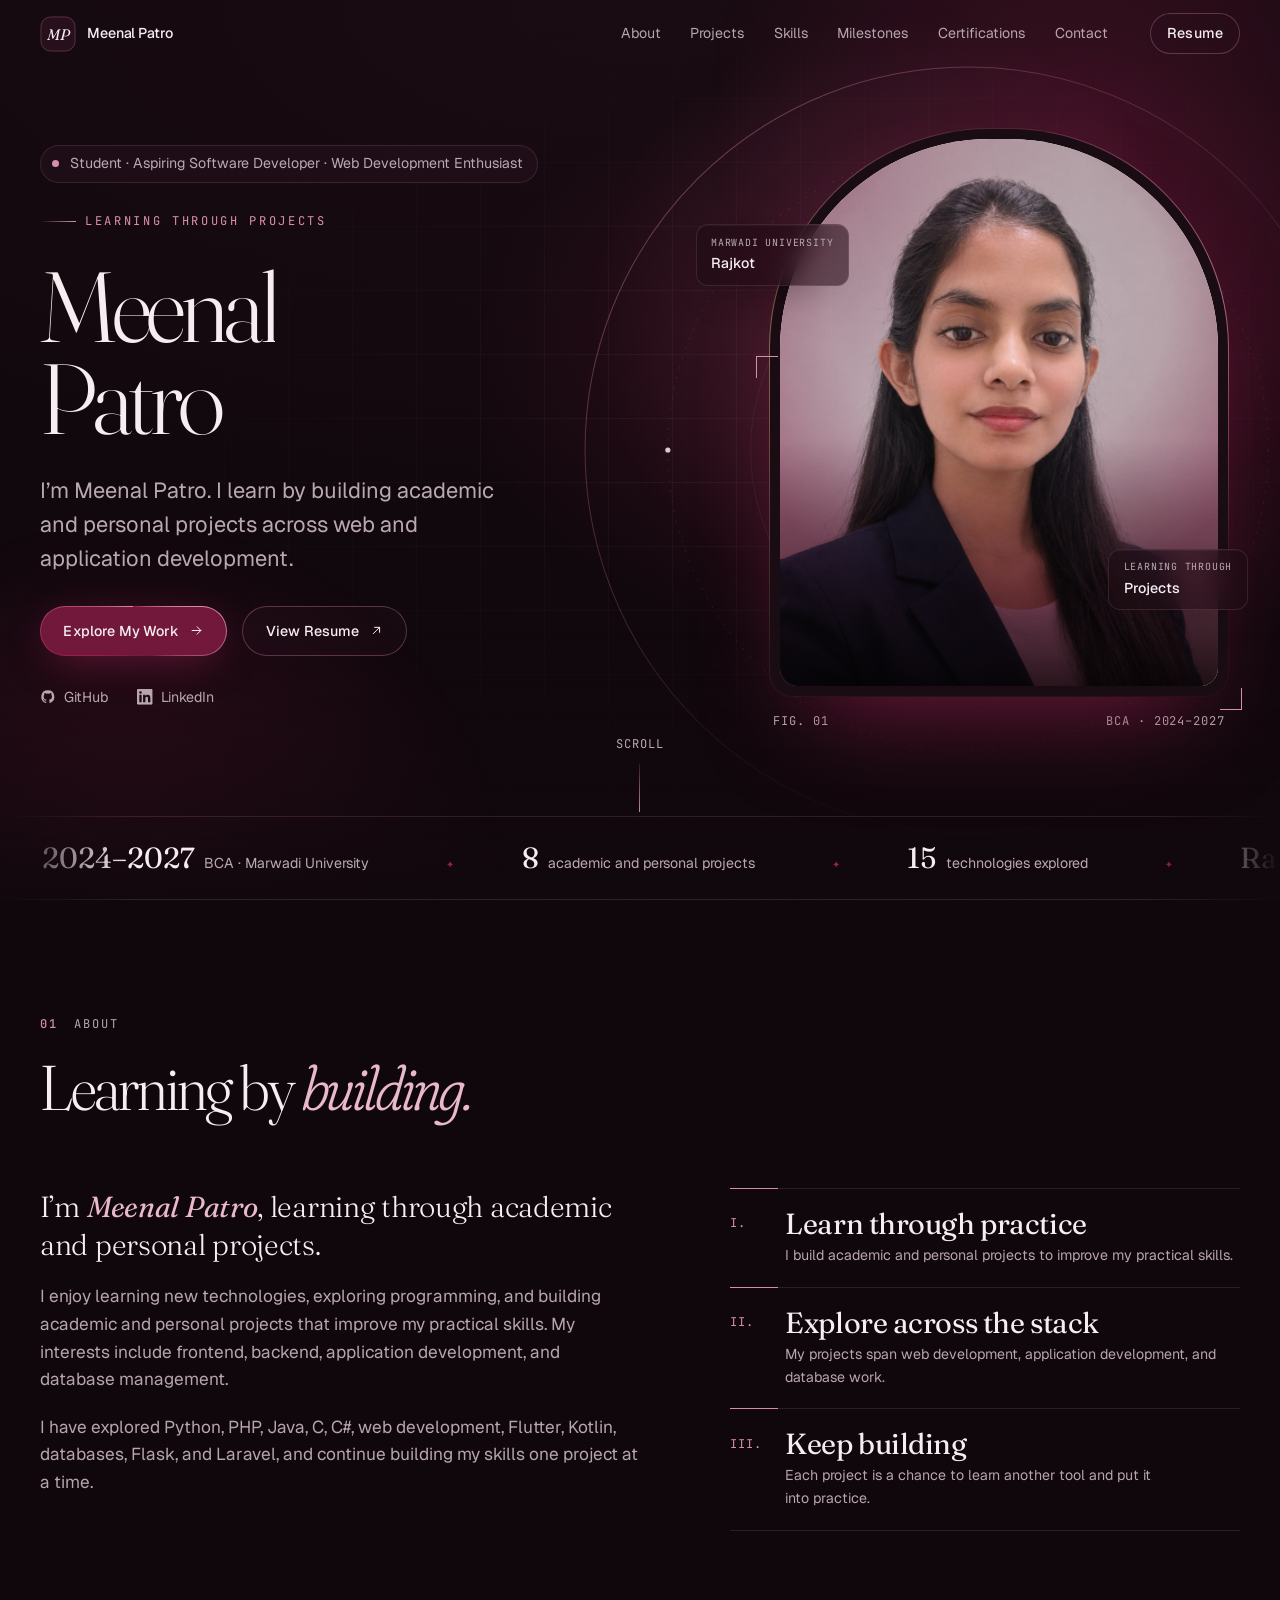
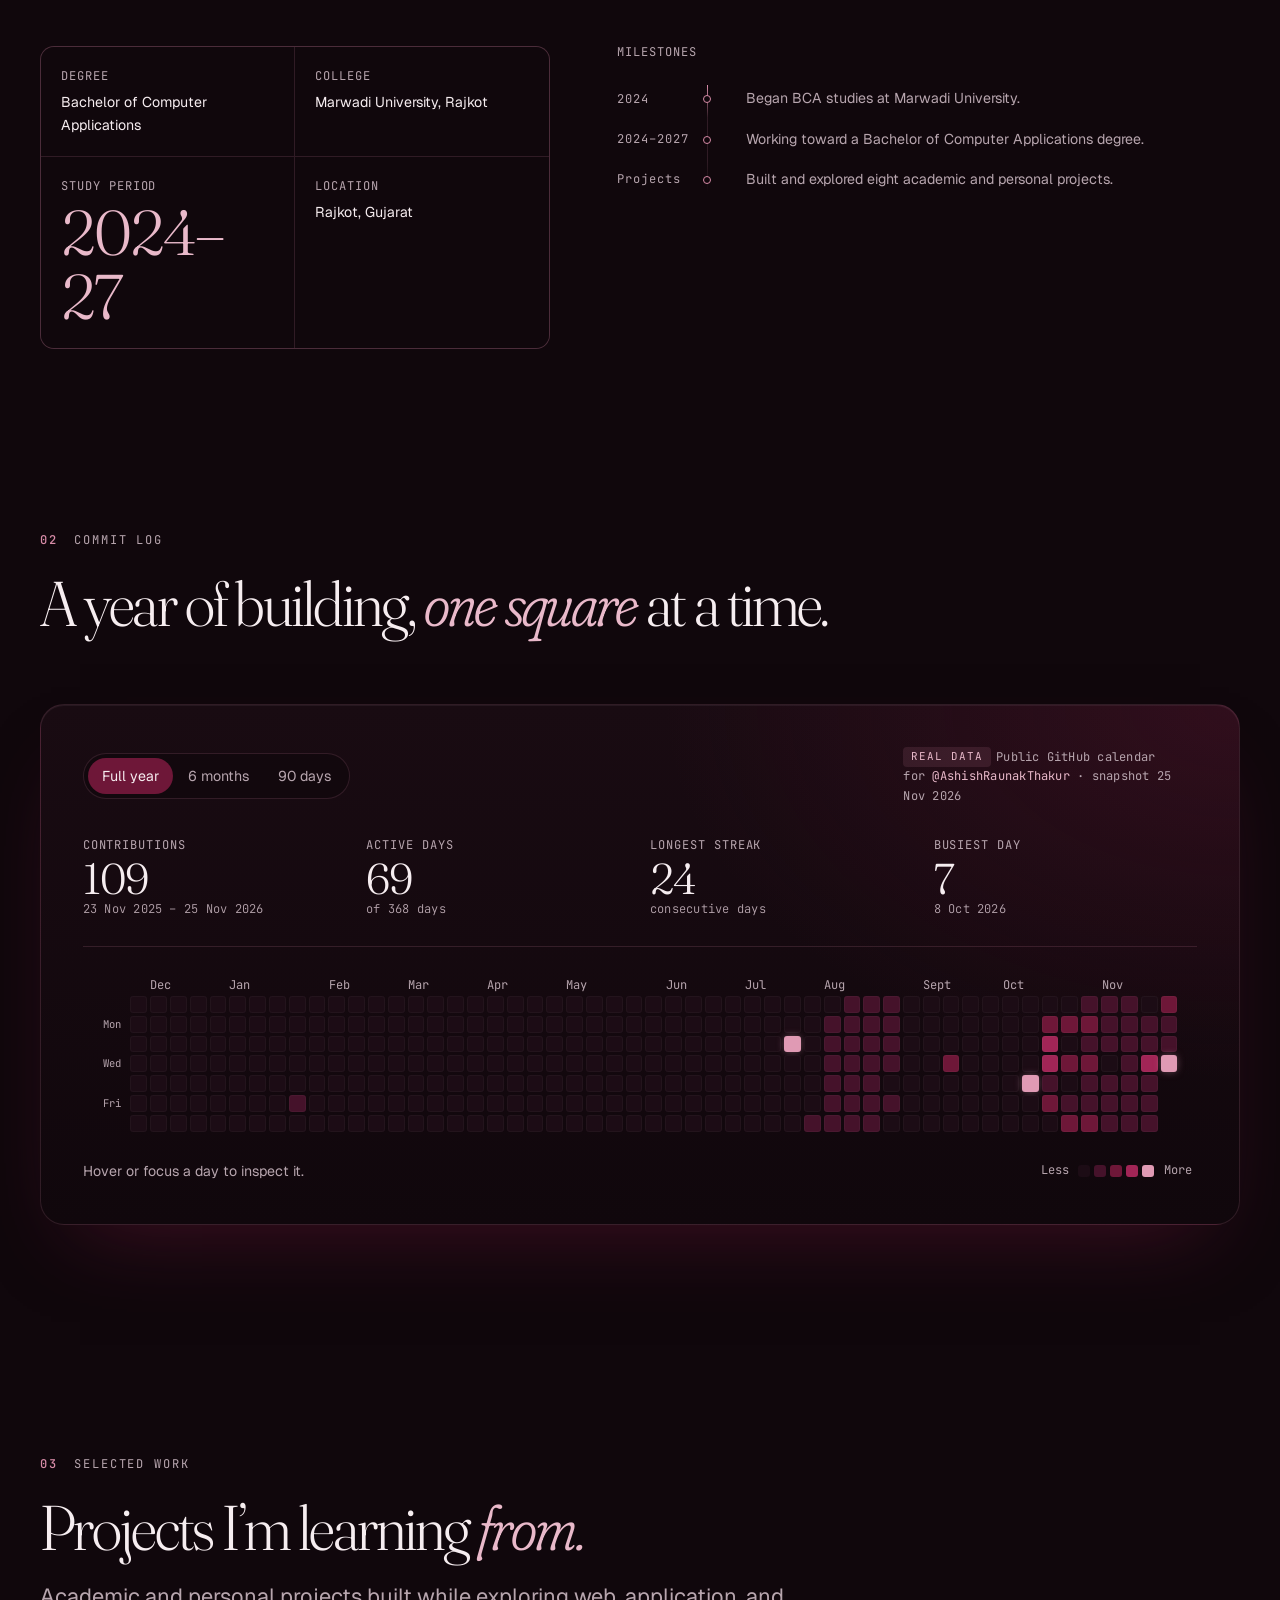
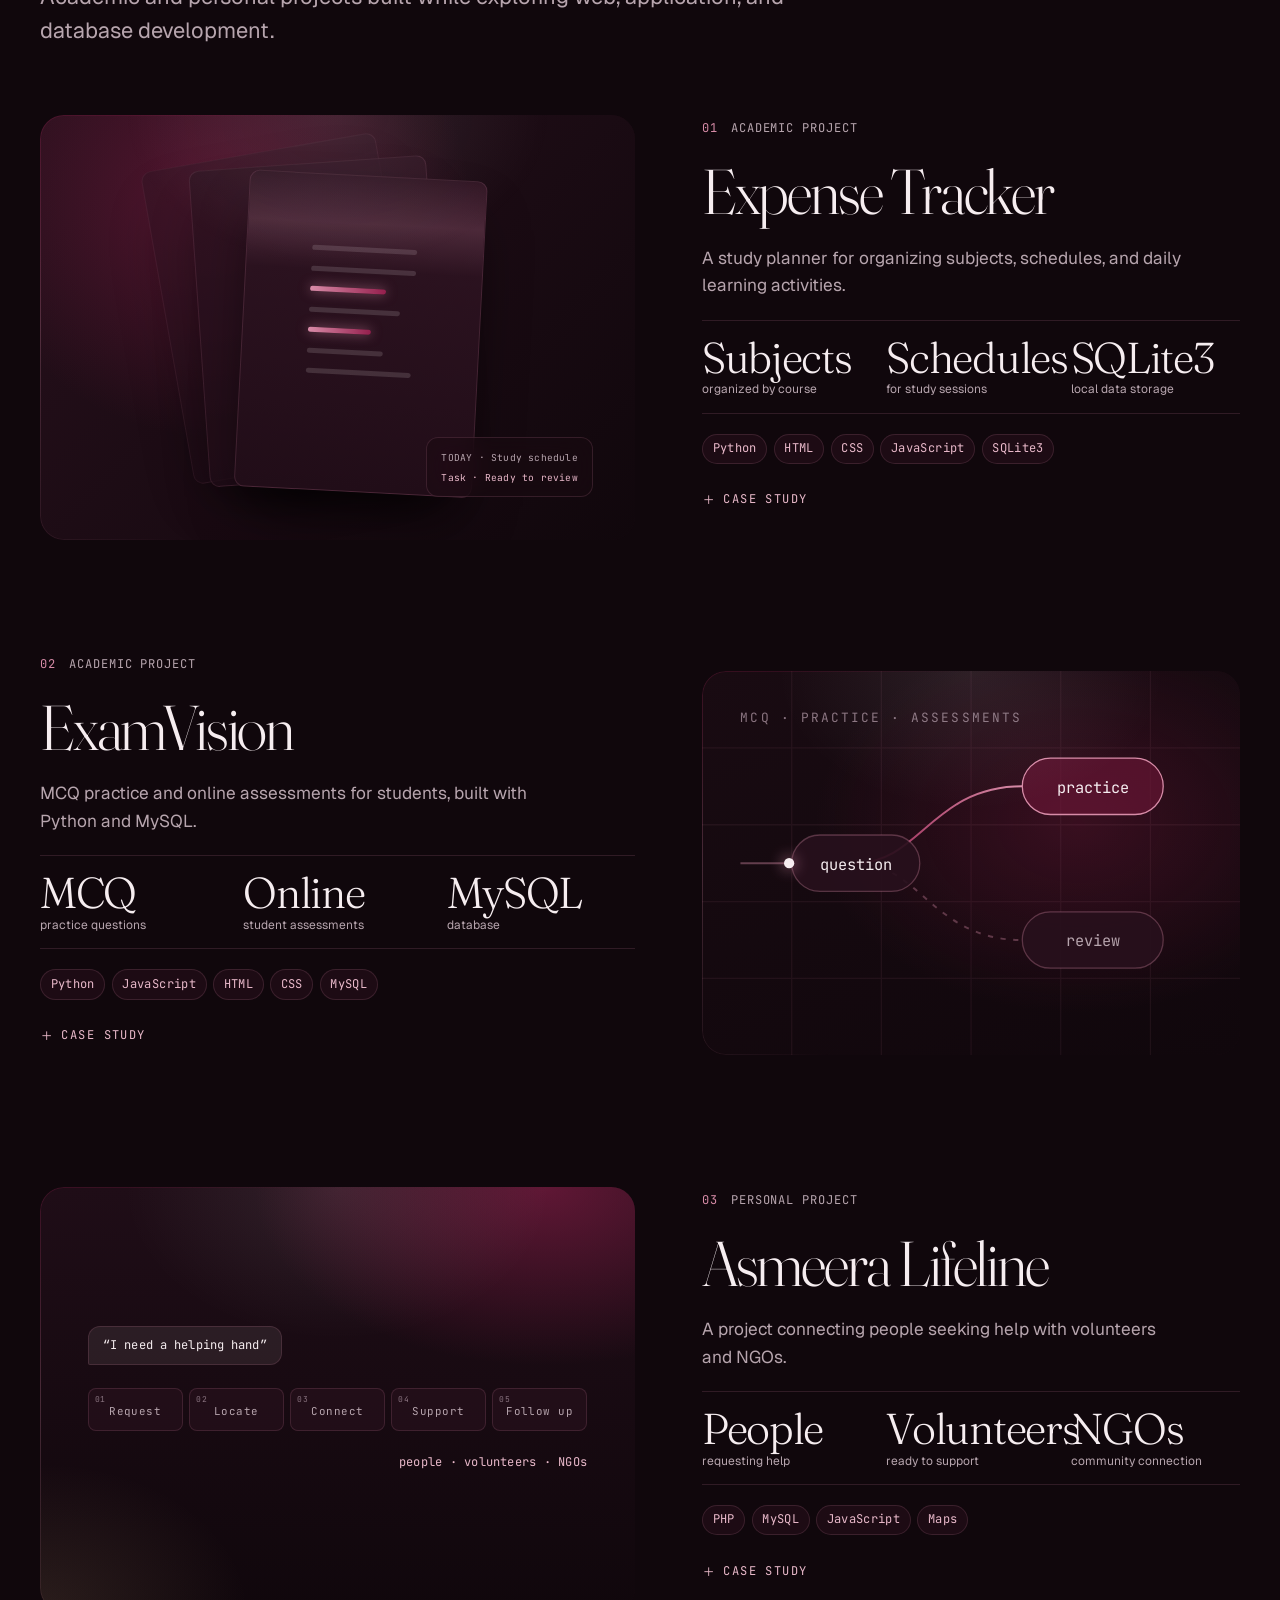
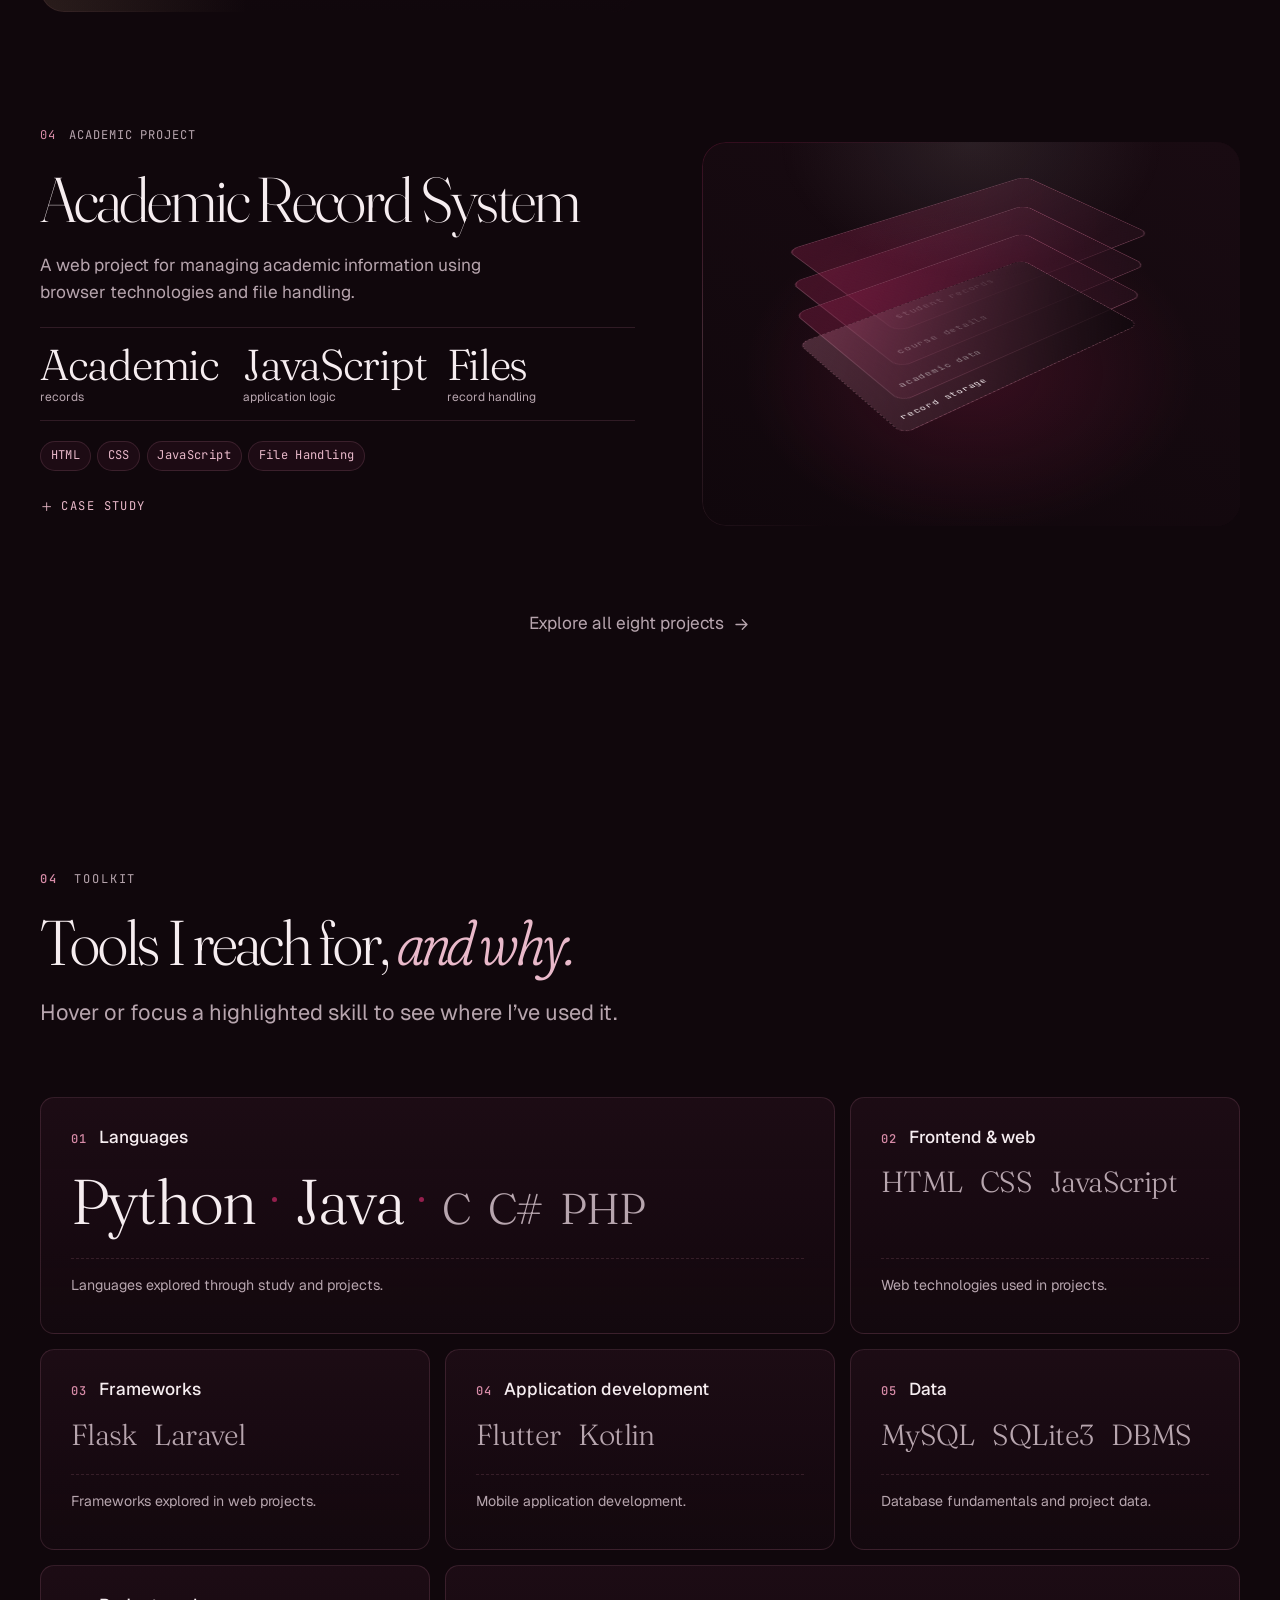
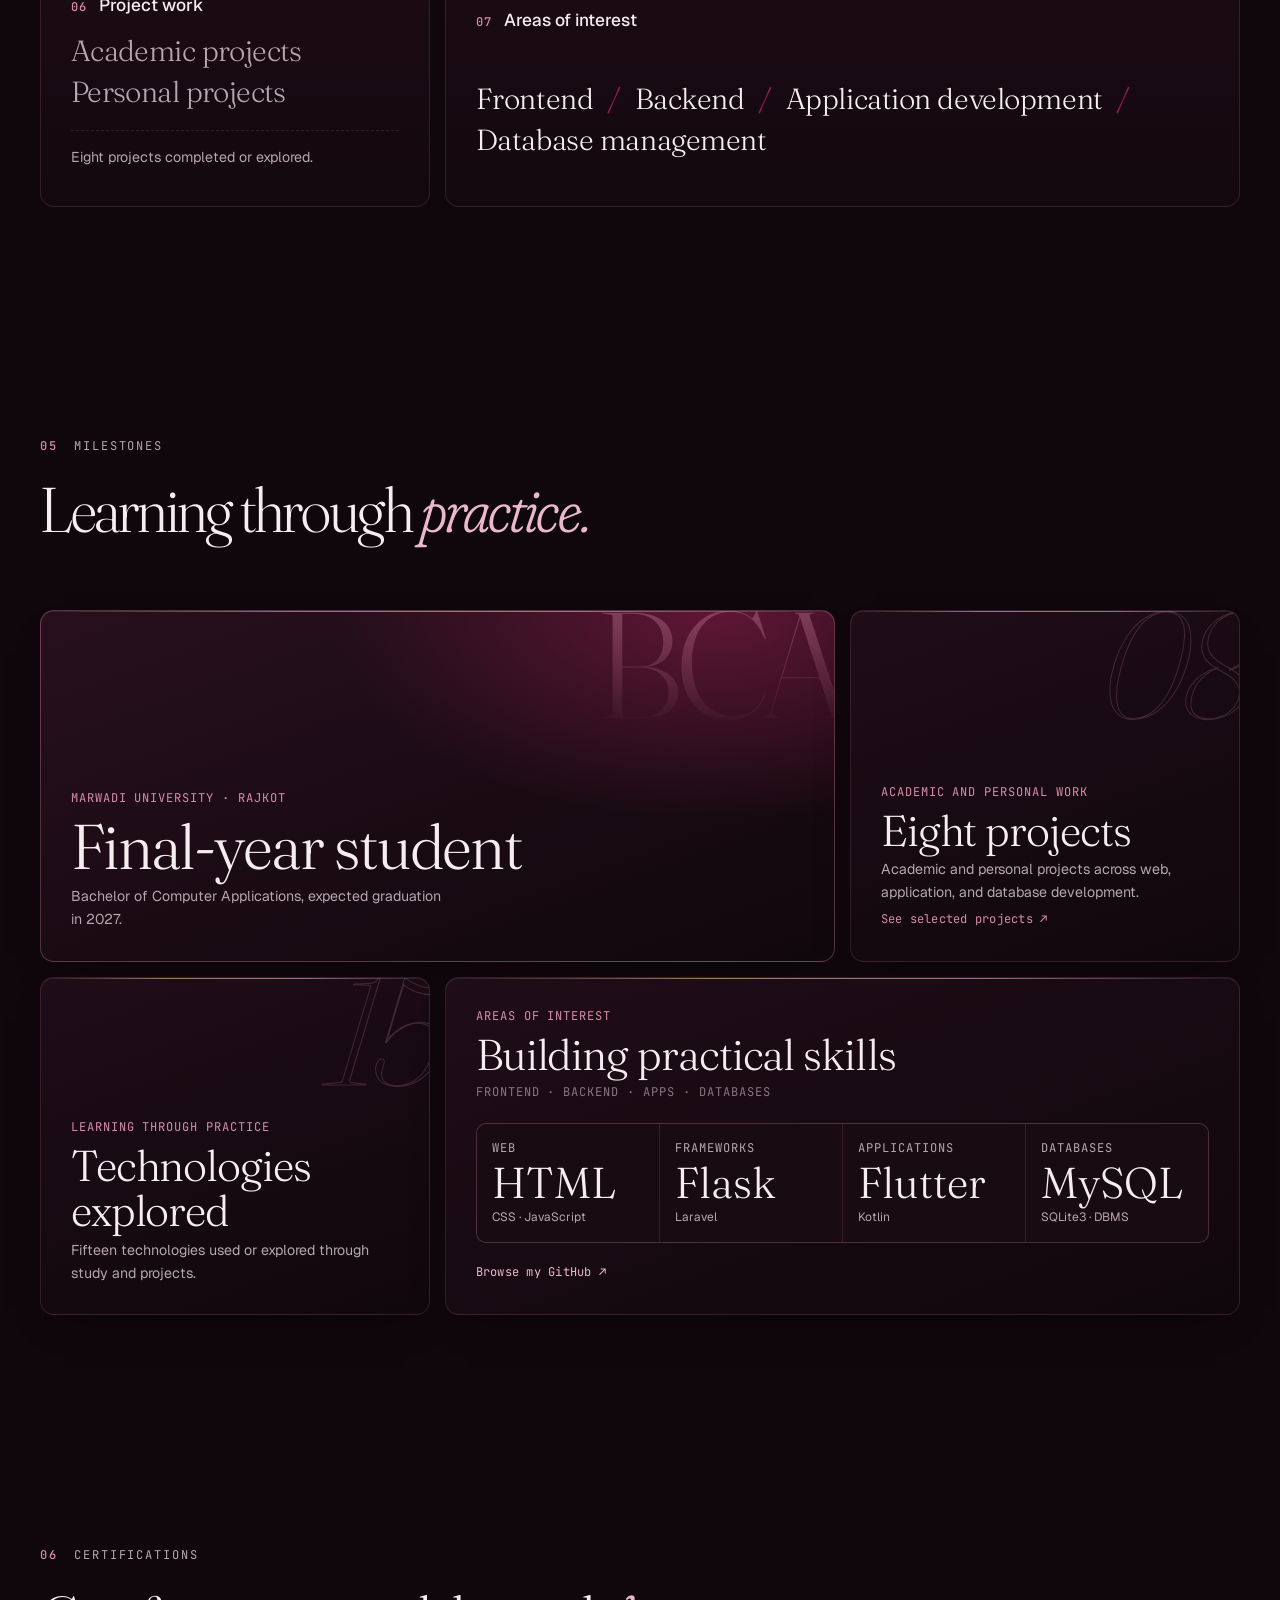
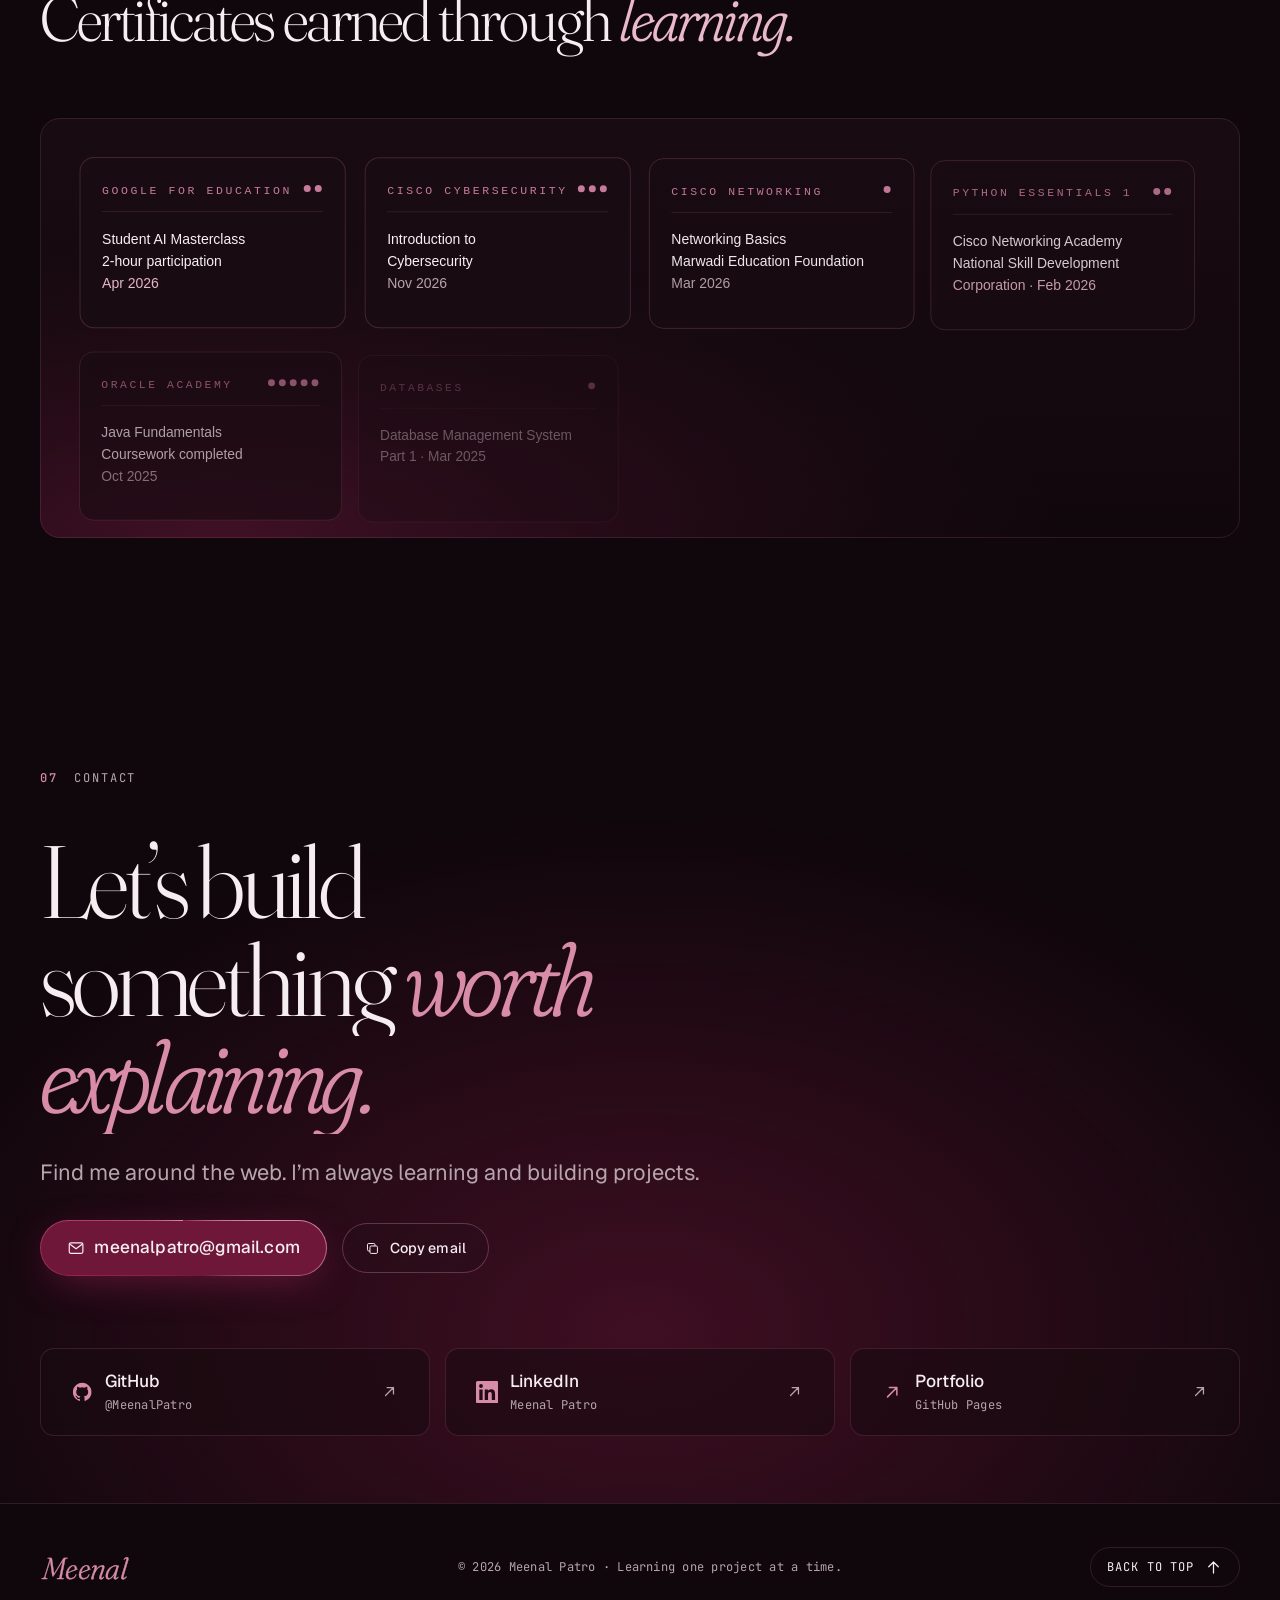
==== commit ece972c6: "Add files via upload" ====
--- a/site/index.html
+++ b/site/index.html
@@ -7,22 +7,22 @@
   <meta name="description" content="Meenal Patro — learning by building academic and personal projects.">
   <meta name="author" content="Meenal Patro">
   <meta name="theme-color" content="#10070C">
-  <link rel="canonical" href="https://github.com/MeenalPatro">
+  <link rel="canonical" href="https://meenalpatro.github.io">
 
   <meta property="og:type" content="profile">
   <meta property="og:site_name" content="Meenal Patro">
   <meta property="og:title" content="Meenal Patro — Student and Developer">
   <meta property="og:description" content="Learning through academic and personal projects.">
-  <meta property="og:url" content="https://github.com/MeenalPatro">
-  <meta property="og:image" content="assets/img/ashish-photo.jpg">
+  <meta property="og:url" content="https://meenalpatro.github.io">
+  <meta property="og:image" content="assets/img/meenal-patro.jpeg">
   <meta property="og:image:alt" content="Portrait of Meenal Patro">
   <meta name="twitter:card" content="summary_large_image">
   <meta name="twitter:title" content="Meenal Patro — Student and Developer">
   <meta name="twitter:description" content="Learning through academic and personal projects.">
-  <meta name="twitter:image" content="assets/img/ashish-photo.jpg">
+  <meta name="twitter:image" content="assets/img/meenal-patro.jpeg">
 
   <link rel="icon" href="favicon.svg" type="image/svg+xml">
-  <link rel="preload" as="image" href="assets/img/ashish-photo.jpg" fetchpriority="high">
+  <link rel="preload" as="image" href="assets/img/meenal-patro.jpeg" fetchpriority="high">
 
   <link rel="preconnect" href="https://fonts.googleapis.com">
   <link rel="preconnect" href="https://fonts.gstatic.com" crossorigin>
@@ -42,11 +42,11 @@
     "name": "Meenal Patro",
     "jobTitle": "BCA Student · Aspiring Software Developer",
     "email": "mailto:meenalpatro@gmail.com",
-    "url": "https://github.com/MeenalPatro",
-    "image": "assets/img/ashish-photo.jpg",
+    "url": "https://meenalpatro.github.io",
+    "image": "assets/img/meenal-patro.jpeg",
     "alumniOf": { "@type": "CollegeOrUniversity", "name": "Marwadi University" },
     "sameAs": [
-      "https://github.com/MeenalPatro",
+      "https://meenalpatro.github.io",
       "https://www.linkedin.com/in/meenal-patro-1b607032b/"
     ]
   }
@@ -181,7 +181,7 @@
           </div>
 
           <ul class="hero__social" role="list" data-reveal style="--d:7">
-            <li><a class="link-u" href="https://github.com/MeenalPatro" target="_blank" rel="noopener"><svg class="icon" aria-hidden="true"><use href="#i-github"/></svg>GitHub</a></li>
+            <li><a class="link-u" href="https://meenalpatro.github.io" target="_blank" rel="noopener"><svg class="icon" aria-hidden="true"><use href="#i-github"/></svg>GitHub</a></li>
             <li><a class="link-u" href="https://www.linkedin.com/in/meenal-patro-1b607032b/" target="_blank" rel="noopener"><svg class="icon" aria-hidden="true"><use href="#i-linkedin"/></svg>LinkedIn</a></li>
           </ul>
         </div>
@@ -190,8 +190,8 @@
           <div class="portrait__frame">
             <div class="portrait__photo">
               <img
-                src="assets/img/ashish-photo.jpg"
-                srcset="assets/img/ashish-photo.jpg 1276w"
+                src="assets/img/meenal-patro.jpeg"
+                srcset="assets/img/meenal-patro.jpeg 1276w"
                 sizes="(min-width: 960px) 460px, 80vw"
                 width="1276" height="1233"
                 alt="Portrait of Meenal Patro"
@@ -515,7 +515,7 @@
         </div>
 
         <p class="work__more" data-reveal>
-          <a class="link-u" href="https://github.com/MeenalPatro" target="_blank" rel="noopener">Explore all eight projects <svg class="icon" aria-hidden="true"><use href="#i-arrow"/></svg></a>
+          <a class="link-u" href="https://meenalpatro.github.io" target="_blank" rel="noopener">Explore all eight projects <svg class="icon" aria-hidden="true"><use href="#i-arrow"/></svg></a>
         </p>
       </div>
     </section>
@@ -651,7 +651,7 @@
               <li><span class="mono">Databases</span><b>MySQL</b><small>SQLite3 · DBMS</small></li>
             </ul>
             <p class="honor__links">
-              <a class="link-u mono" href="https://github.com/MeenalPatro" target="_blank" rel="noopener">Browse my GitHub ↗</a>
+              <a class="link-u mono" href="https://meenalpatro.github.io" target="_blank" rel="noopener">Browse my GitHub ↗</a>
             </p>
           </article>
         </div>
@@ -700,9 +700,9 @@
         </div>
 
         <ul class="contact__links" role="list" data-reveal style="--d:5">
-          <li><a href="https://github.com/MeenalPatro" target="_blank" rel="noopener"><svg class="icon" aria-hidden="true"><use href="#i-github"/></svg><span>GitHub</span><small class="mono">@MeenalPatro</small><svg class="icon contact__arr" aria-hidden="true"><use href="#i-ext"/></svg></a></li>
+          <li><a href="https://meenalpatro.github.io" target="_blank" rel="noopener"><svg class="icon" aria-hidden="true"><use href="#i-github"/></svg><span>GitHub</span><small class="mono">@MeenalPatro</small><svg class="icon contact__arr" aria-hidden="true"><use href="#i-ext"/></svg></a></li>
           <li><a href="https://www.linkedin.com/in/meenal-patro-1b607032b/" target="_blank" rel="noopener"><svg class="icon" aria-hidden="true"><use href="#i-linkedin"/></svg><span>LinkedIn</span><small class="mono">Meenal Patro</small><svg class="icon contact__arr" aria-hidden="true"><use href="#i-ext"/></svg></a></li>
-          <li><a href="https://github.com/MeenalPatro" target="_blank" rel="noopener"><svg class="icon" aria-hidden="true"><use href="#i-ext"/></svg><span>Portfolio</span><small class="mono">GitHub Pages</small><svg class="icon contact__arr" aria-hidden="true"><use href="#i-ext"/></svg></a></li>
+          <li><a href="https://meenalpatro.github.io" target="_blank" rel="noopener"><svg class="icon" aria-hidden="true"><use href="#i-ext"/></svg><span>Portfolio</span><small class="mono">GitHub Pages</small><svg class="icon contact__arr" aria-hidden="true"><use href="#i-ext"/></svg></a></li>
           
         </ul>
       </div>
